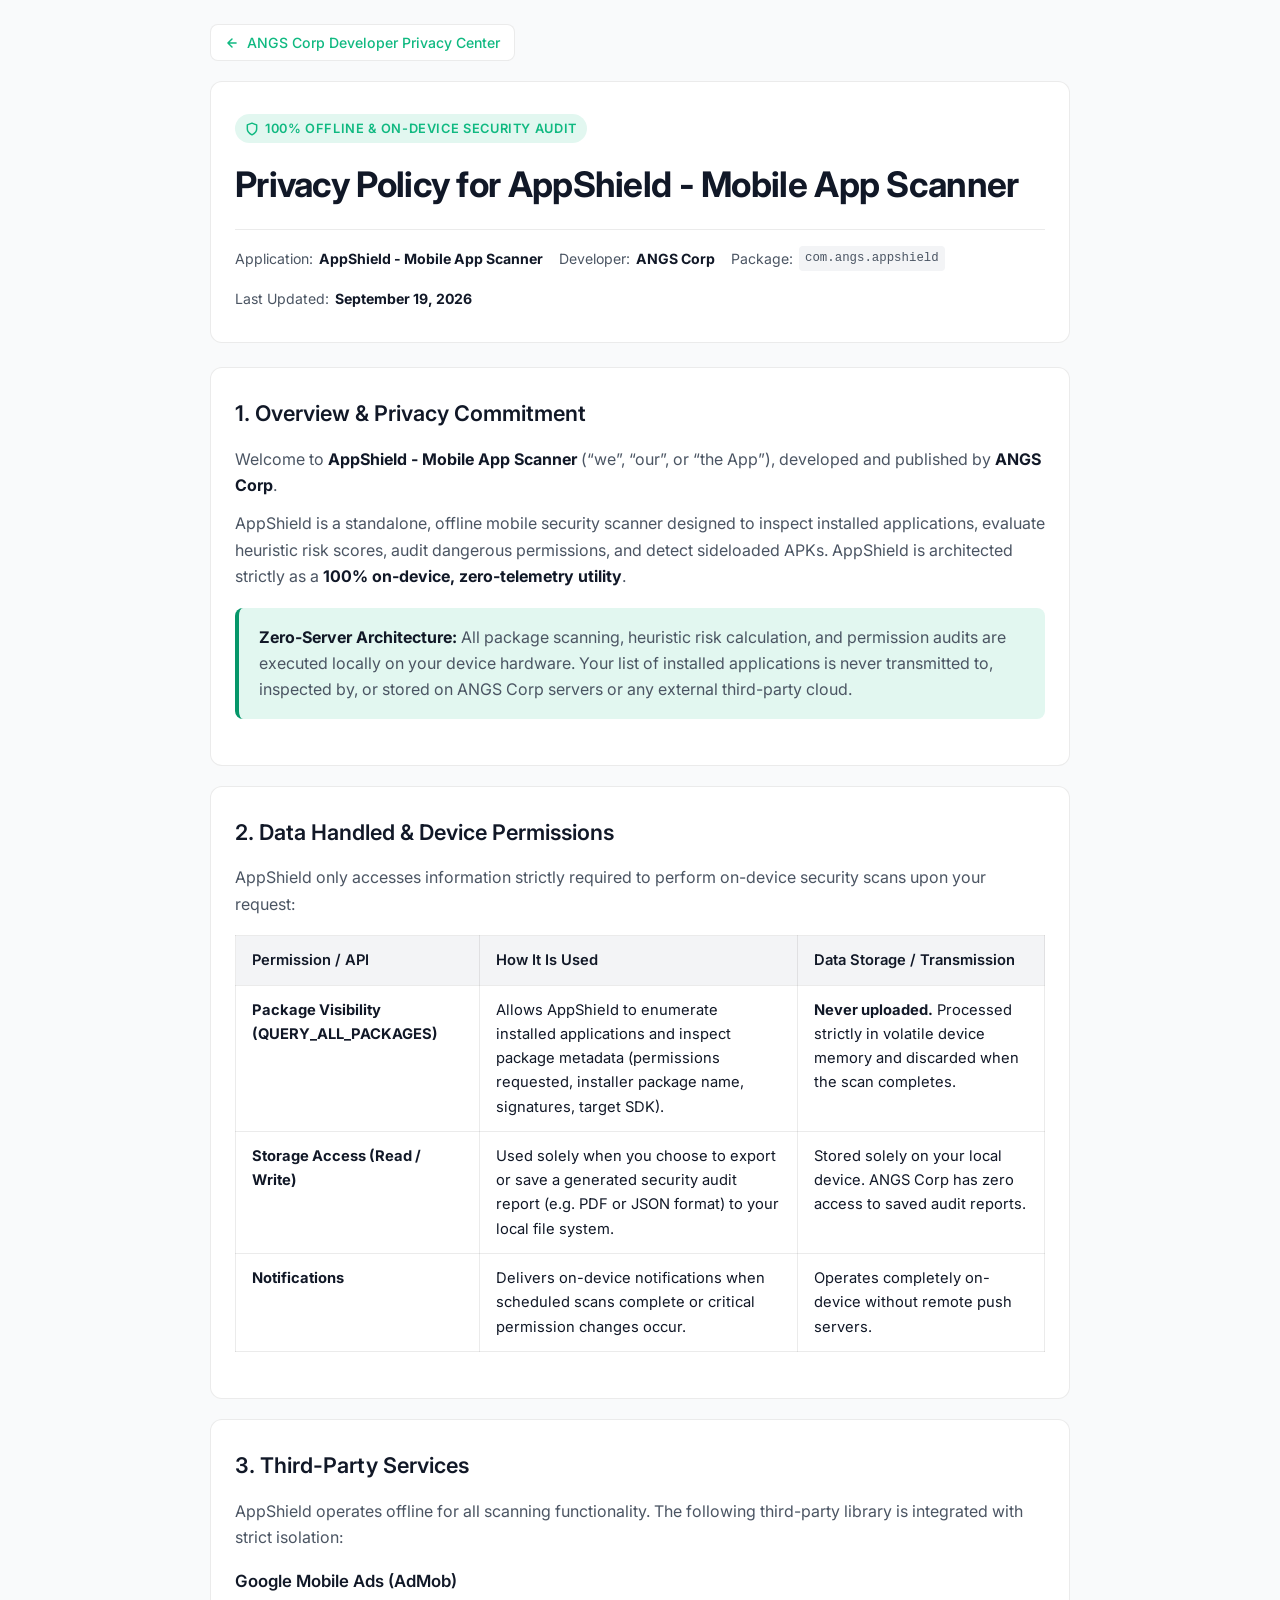
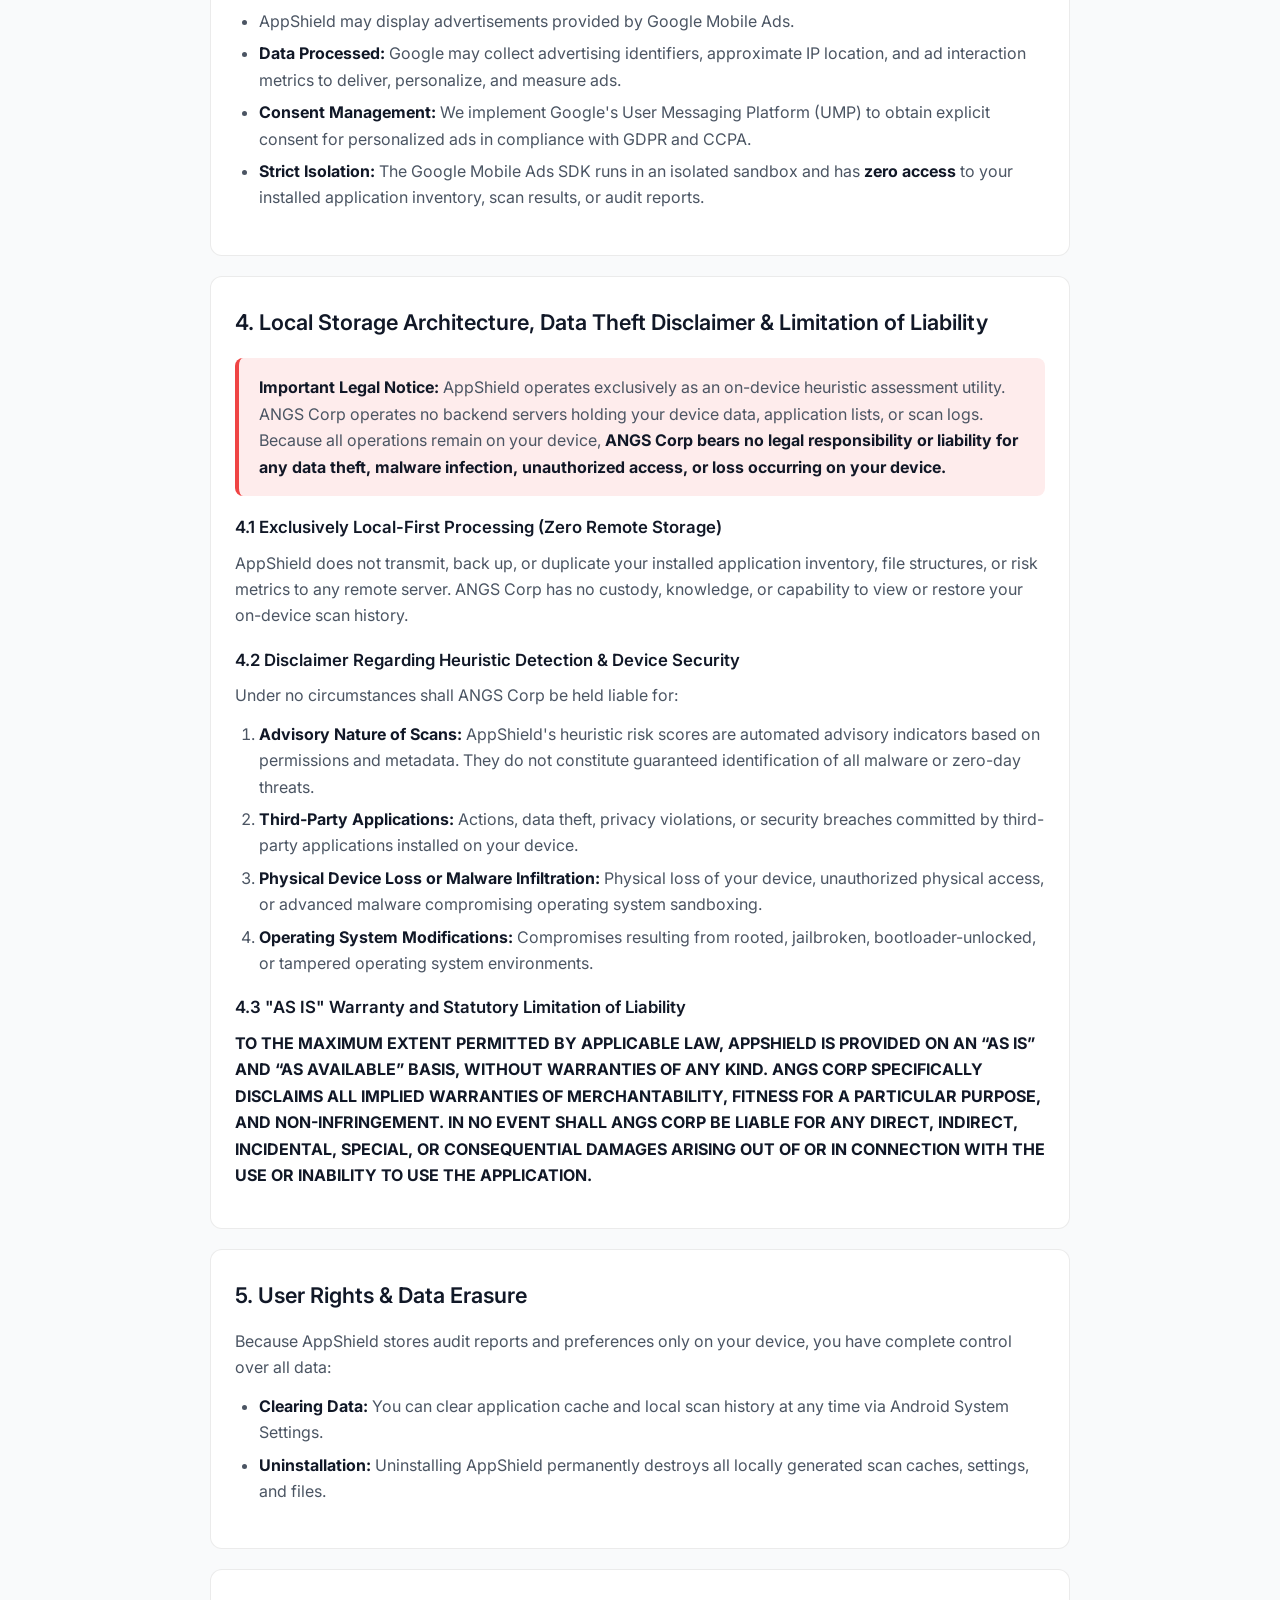
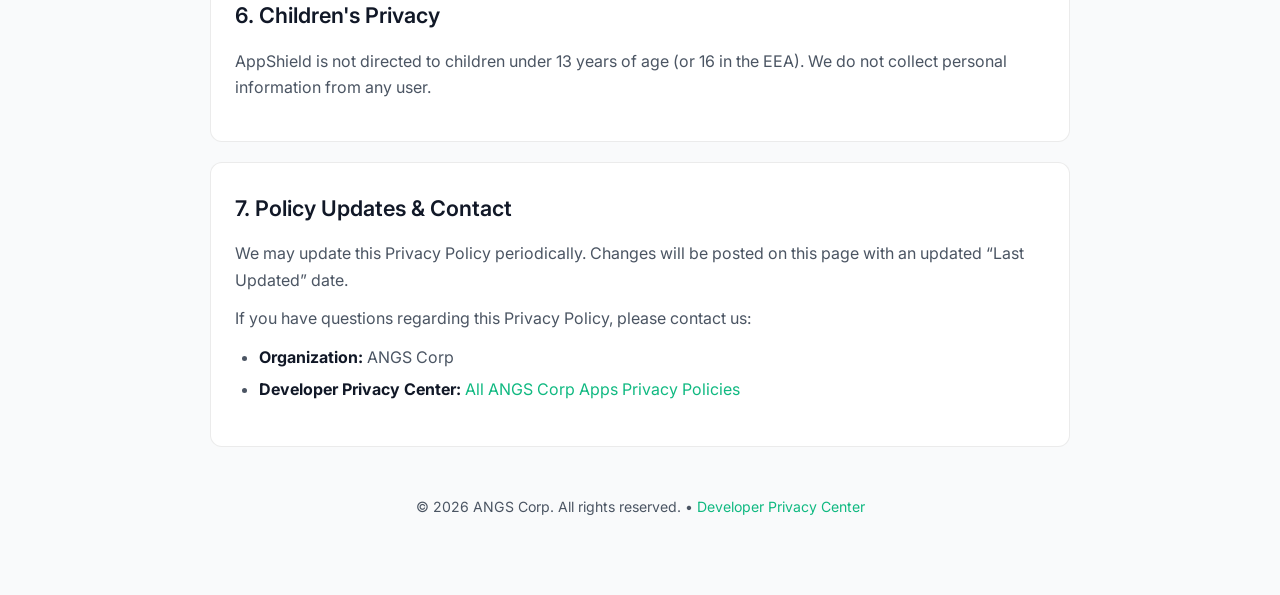
==== appshield/index.html @ 27258751 "feat: add privacy policy index pages for multiple apps" ====
<!DOCTYPE html>
<html lang="en">
<head>
  <meta charset="UTF-8">
  <meta name="viewport" content="width=device-width, initial-scale=1.0">
  <title>Privacy Policy — AppShield - Mobile App Scanner</title>
  <meta name="description" content="Privacy Policy for AppShield - Mobile App Scanner (com.angs.appshield) by ANGS Corp. 100% offline, on-device heuristic security scanner.">
  <link rel="preconnect" href="https://fonts.googleapis.com">
  <link rel="preconnect" href="https://fonts.gstatic.com" crossorigin>
  <link href="https://fonts.googleapis.com/css2?family=Inter:wght@400;500;600;700&display=swap" rel="stylesheet">
  <style>
    :root {
      --bg: #0F1117;
      --card-bg: #1A1D27;
      --card-border: rgba(255, 255, 255, 0.08);
      --text: #F3F4F6;
      --text-muted: #9CA3AF;
      --accent: #10B981;
      --accent-light: #34D399;
      --accent-bg: rgba(16, 185, 129, 0.12);
      --code-bg: #11131A;
      --max-width: 860px;
    }

    @media (prefers-color-scheme: light) {
      :root {
        --bg: #F9FAFB;
        --card-bg: #FFFFFF;
        --card-border: rgba(0, 0, 0, 0.08);
        --text: #111827;
        --text-muted: #4B5563;
        --accent: #059669;
        --accent-light: #10B981;
        --accent-bg: rgba(16, 185, 129, 0.12);
        --code-bg: #F3F4F6;
      }
    }

    * {
      box-sizing: border-box;
      margin: 0;
      padding: 0;
    }

    body {
      font-family: 'Inter', -apple-system, BlinkMacSystemFont, 'Segoe UI', Roboto, sans-serif;
      background-color: var(--bg);
      color: var(--text);
      line-height: 1.65;
      padding: 24px 16px 64px 16px;
    }

    .container {
      max-width: var(--max-width);
      margin: 0 auto;
    }

    .breadcrumb-nav {
      margin-bottom: 20px;
    }

    .back-link {
      display: inline-flex;
      align-items: center;
      gap: 8px;
      font-size: 0.88rem;
      font-weight: 500;
      color: var(--accent-light);
      text-decoration: none;
      padding: 6px 14px;
      background: var(--card-bg);
      border: 1px solid var(--card-border);
      border-radius: 8px;
      transition: all 0.2s ease;
    }

    .back-link:hover {
      background: var(--accent-bg);
      border-color: var(--accent);
      text-decoration: none;
    }

    header {
      background: var(--card-bg);
      border: 1px solid var(--card-border);
      border-radius: 12px;
      padding: 32px 24px;
      margin-bottom: 24px;
    }

    .badge {
      display: inline-flex;
      align-items: center;
      gap: 6px;
      background: var(--accent-bg);
      color: var(--accent-light);
      font-size: 0.8rem;
      font-weight: 600;
      text-transform: uppercase;
      letter-spacing: 0.05em;
      padding: 4px 10px;
      border-radius: 9999px;
      margin-bottom: 12px;
    }

    h1 {
      font-size: 2.2rem;
      font-weight: 700;
      letter-spacing: -0.02em;
      margin-bottom: 12px;
    }

    .meta {
      display: flex;
      flex-wrap: wrap;
      gap: 16px;
      color: var(--text-muted);
      font-size: 0.88rem;
      border-top: 1px solid var(--card-border);
      padding-top: 16px;
      margin-top: 16px;
    }

    .meta span {
      display: inline-flex;
      align-items: center;
      gap: 6px;
    }

    .card {
      background: var(--card-bg);
      border: 1px solid var(--card-border);
      border-radius: 12px;
      padding: 28px 24px;
      margin-bottom: 20px;
    }

    h2 {
      font-size: 1.35rem;
      font-weight: 600;
      margin-bottom: 14px;
      color: var(--text);
    }

    h3 {
      font-size: 1.05rem;
      font-weight: 600;
      margin: 18px 0 8px 0;
      color: var(--text);
    }

    p {
      margin-bottom: 12px;
      color: var(--text-muted);
    }

    ul, ol {
      margin: 12px 0 16px 24px;
      color: var(--text-muted);
    }

    li {
      margin-bottom: 6px;
    }

    strong {
      color: var(--text);
    }

    .highlight-box {
      background: var(--accent-bg);
      border-left: 4px solid var(--accent);
      padding: 16px 20px;
      border-radius: 8px;
      margin: 18px 0;
    }

    .warning-box {
      background: rgba(239, 68, 68, 0.1);
      border-left: 4px solid #EF4444;
      padding: 16px 20px;
      border-radius: 8px;
      margin: 18px 0;
    }

    .warning-box p:last-child,
    .highlight-box p:last-child {
      margin-bottom: 0;
    }

    table {
      width: 100%;
      border-collapse: collapse;
      margin: 18px 0;
      font-size: 0.92rem;
    }

    th, td {
      border: 1px solid var(--card-border);
      padding: 12px 16px;
      text-align: left;
      vertical-align: top;
    }

    th {
      background: var(--code-bg);
      font-weight: 600;
      color: var(--text);
    }

    code {
      font-family: monospace;
      font-size: 0.88em;
      background: var(--code-bg);
      padding: 2px 6px;
      border-radius: 4px;
    }

    a {
      color: var(--accent-light);
      text-decoration: none;
    }

    a:hover {
      text-decoration: underline;
    }

    footer {
      text-align: center;
      margin-top: 48px;
      font-size: 0.88rem;
      color: var(--text-muted);
    }

    @media (max-width: 640px) {
      body {
        padding: 16px 12px 48px 12px;
      }
      header {
        padding: 24px 16px;
      }
      .card {
        padding: 20px 16px;
      }
      h1 {
        font-size: 1.7rem;
      }
      th, td {
        padding: 8px 10px;
      }
    }
  </style>
</head>
<body>
  <div class="container">
    <nav class="breadcrumb-nav">
      <a href="../index.html" class="back-link">
        <svg width="14" height="14" viewBox="0 0 24 24" fill="none" stroke="currentColor" stroke-width="2.5" stroke-linecap="round" stroke-linejoin="round"><path d="M19 12H5M12 19l-7-7 7-7"/></svg>
        ANGS Corp Developer Privacy Center
      </a>
    </nav>

    <header>
      <div class="badge">
        <svg width="14" height="14" viewBox="0 0 24 24" fill="none" stroke="currentColor" stroke-width="2.5" stroke-linecap="round" stroke-linejoin="round"><path d="M12 22s8-4 8-10V5l-8-3-8 3v7c0 6 8 10 8 10z"></path></svg>
        100% Offline &amp; On-Device Security Audit
      </div>
      <h1>Privacy Policy for AppShield - Mobile App Scanner</h1>
      <div class="meta">
        <span>Application: <strong>AppShield - Mobile App Scanner</strong></span>
        <span>Developer: <strong>ANGS Corp</strong></span>
        <span>Package: <code>com.angs.appshield</code></span>
        <span>Last Updated: <strong>September 19, 2026</strong></span>
      </div>
    </header>

    <div class="card">
      <h2>1. Overview &amp; Privacy Commitment</h2>
      <p>Welcome to <strong>AppShield - Mobile App Scanner</strong> (&ldquo;we&rdquo;, &ldquo;our&rdquo;, or &ldquo;the App&rdquo;), developed and published by <strong>ANGS Corp</strong>.</p>
      <p>AppShield is a standalone, offline mobile security scanner designed to inspect installed applications, evaluate heuristic risk scores, audit dangerous permissions, and detect sideloaded APKs. AppShield is architected strictly as a <strong>100% on-device, zero-telemetry utility</strong>.</p>
      <div class="highlight-box">
        <p><strong>Zero-Server Architecture:</strong> All package scanning, heuristic risk calculation, and permission audits are executed locally on your device hardware. Your list of installed applications is never transmitted to, inspected by, or stored on ANGS Corp servers or any external third-party cloud.</p>
      </div>
    </div>

    <div class="card">
      <h2>2. Data Handled &amp; Device Permissions</h2>
      <p>AppShield only accesses information strictly required to perform on-device security scans upon your request:</p>
      <table>
        <thead>
          <tr>
            <th>Permission / API</th>
            <th>How It Is Used</th>
            <th>Data Storage / Transmission</th>
          </tr>
        </thead>
        <tbody>
          <tr>
            <td><strong>Package Visibility (QUERY_ALL_PACKAGES)</strong></td>
            <td>Allows AppShield to enumerate installed applications and inspect package metadata (permissions requested, installer package name, signatures, target SDK).</td>
            <td><strong>Never uploaded.</strong> Processed strictly in volatile device memory and discarded when the scan completes.</td>
          </tr>
          <tr>
            <td><strong>Storage Access (Read / Write)</strong></td>
            <td>Used solely when you choose to export or save a generated security audit report (e.g. PDF or JSON format) to your local file system.</td>
            <td>Stored solely on your local device. ANGS Corp has zero access to saved audit reports.</td>
          </tr>
          <tr>
            <td><strong>Notifications</strong></td>
            <td>Delivers on-device notifications when scheduled scans complete or critical permission changes occur.</td>
            <td>Operates completely on-device without remote push servers.</td>
          </tr>
        </tbody>
      </table>
    </div>

    <div class="card">
      <h2>3. Third-Party Services</h2>
      <p>AppShield operates offline for all scanning functionality. The following third-party library is integrated with strict isolation:</p>
      <h3>Google Mobile Ads (AdMob)</h3>
      <ul>
        <li>AppShield may display advertisements provided by Google Mobile Ads.</li>
        <li><strong>Data Processed:</strong> Google may collect advertising identifiers, approximate IP location, and ad interaction metrics to deliver, personalize, and measure ads.</li>
        <li><strong>Consent Management:</strong> We implement Google's User Messaging Platform (UMP) to obtain explicit consent for personalized ads in compliance with GDPR and CCPA.</li>
        <li><strong>Strict Isolation:</strong> The Google Mobile Ads SDK runs in an isolated sandbox and has <strong>zero access</strong> to your installed application inventory, scan results, or audit reports.</li>
      </ul>
    </div>

    <div class="card">
      <h2>4. Local Storage Architecture, Data Theft Disclaimer &amp; Limitation of Liability</h2>
      <div class="warning-box">
        <p><strong>Important Legal Notice:</strong> AppShield operates exclusively as an on-device heuristic assessment utility. ANGS Corp operates no backend servers holding your device data, application lists, or scan logs. Because all operations remain on your device, <strong>ANGS Corp bears no legal responsibility or liability for any data theft, malware infection, unauthorized access, or loss occurring on your device.</strong></p>
      </div>

      <h3>4.1 Exclusively Local-First Processing (Zero Remote Storage)</h3>
      <p>AppShield does not transmit, back up, or duplicate your installed application inventory, file structures, or risk metrics to any remote server. ANGS Corp has no custody, knowledge, or capability to view or restore your on-device scan history.</p>

      <h3>4.2 Disclaimer Regarding Heuristic Detection &amp; Device Security</h3>
      <p>Under no circumstances shall ANGS Corp be held liable for:</p>
      <ol>
        <li><strong>Advisory Nature of Scans:</strong> AppShield's heuristic risk scores are automated advisory indicators based on permissions and metadata. They do not constitute guaranteed identification of all malware or zero-day threats.</li>
        <li><strong>Third-Party Applications:</strong> Actions, data theft, privacy violations, or security breaches committed by third-party applications installed on your device.</li>
        <li><strong>Physical Device Loss or Malware Infiltration:</strong> Physical loss of your device, unauthorized physical access, or advanced malware compromising operating system sandboxing.</li>
        <li><strong>Operating System Modifications:</strong> Compromises resulting from rooted, jailbroken, bootloader-unlocked, or tampered operating system environments.</li>
      </ol>

      <h3>4.3 "AS IS" Warranty and Statutory Limitation of Liability</h3>
      <p><strong>TO THE MAXIMUM EXTENT PERMITTED BY APPLICABLE LAW, APPSHIELD IS PROVIDED ON AN &ldquo;AS IS&rdquo; AND &ldquo;AS AVAILABLE&rdquo; BASIS, WITHOUT WARRANTIES OF ANY KIND. ANGS CORP SPECIFICALLY DISCLAIMS ALL IMPLIED WARRANTIES OF MERCHANTABILITY, FITNESS FOR A PARTICULAR PURPOSE, AND NON-INFRINGEMENT. IN NO EVENT SHALL ANGS CORP BE LIABLE FOR ANY DIRECT, INDIRECT, INCIDENTAL, SPECIAL, OR CONSEQUENTIAL DAMAGES ARISING OUT OF OR IN CONNECTION WITH THE USE OR INABILITY TO USE THE APPLICATION.</strong></p>
    </div>

    <div class="card">
      <h2>5. User Rights &amp; Data Erasure</h2>
      <p>Because AppShield stores audit reports and preferences only on your device, you have complete control over all data:</p>
      <ul>
        <li><strong>Clearing Data:</strong> You can clear application cache and local scan history at any time via Android System Settings.</li>
        <li><strong>Uninstallation:</strong> Uninstalling AppShield permanently destroys all locally generated scan caches, settings, and files.</li>
      </ul>
    </div>

    <div class="card">
      <h2>6. Children's Privacy</h2>
      <p>AppShield is not directed to children under 13 years of age (or 16 in the EEA). We do not collect personal information from any user.</p>
    </div>

    <div class="card">
      <h2>7. Policy Updates &amp; Contact</h2>
      <p>We may update this Privacy Policy periodically. Changes will be posted on this page with an updated &ldquo;Last Updated&rdquo; date.</p>
      <p>If you have questions regarding this Privacy Policy, please contact us:</p>
      <ul>
        <li><strong>Organization:</strong> ANGS Corp</li>
        <li><strong>Developer Privacy Center:</strong> <a href="../index.html">All ANGS Corp Apps Privacy Policies</a></li>
      </ul>
    </div>

    <footer>
      <p>&copy; 2026 ANGS Corp. All rights reserved. &bull; <a href="../index.html">Developer Privacy Center</a></p>
    </footer>
  </div>
</body>
</html>
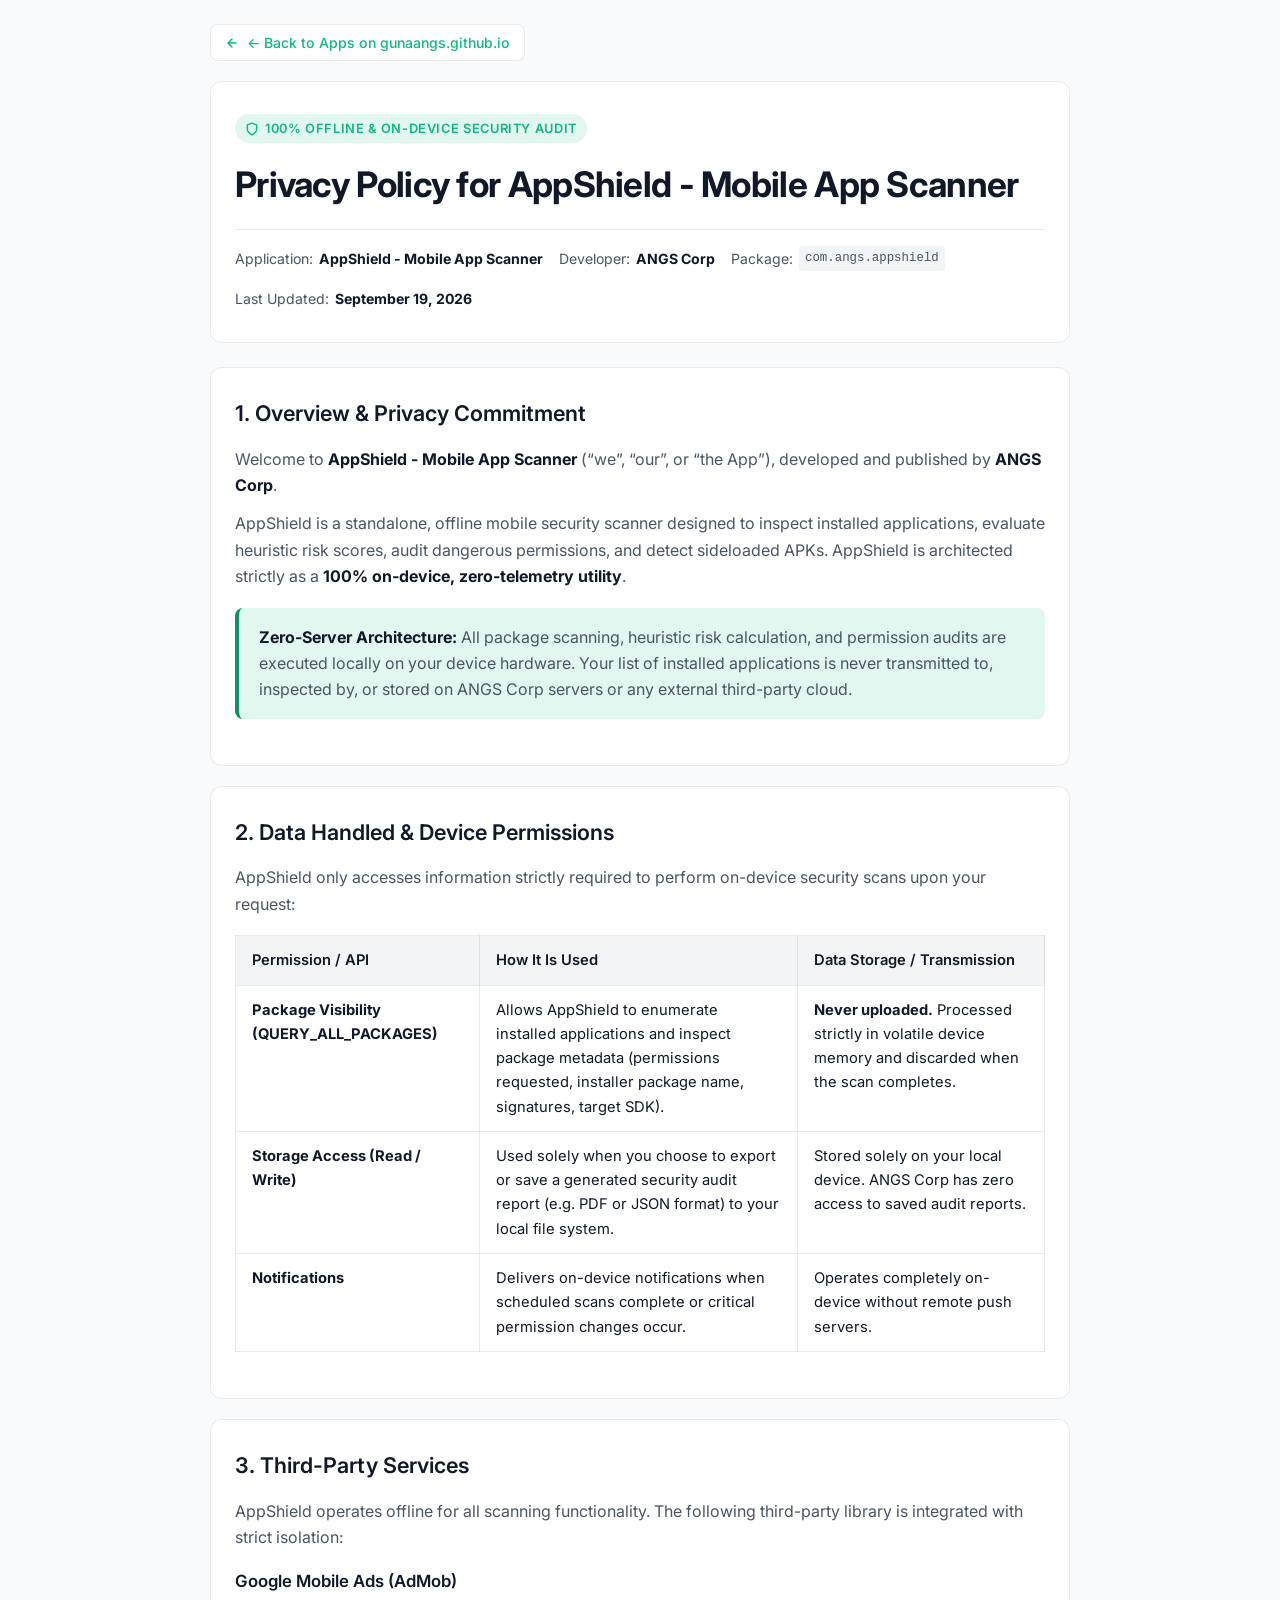
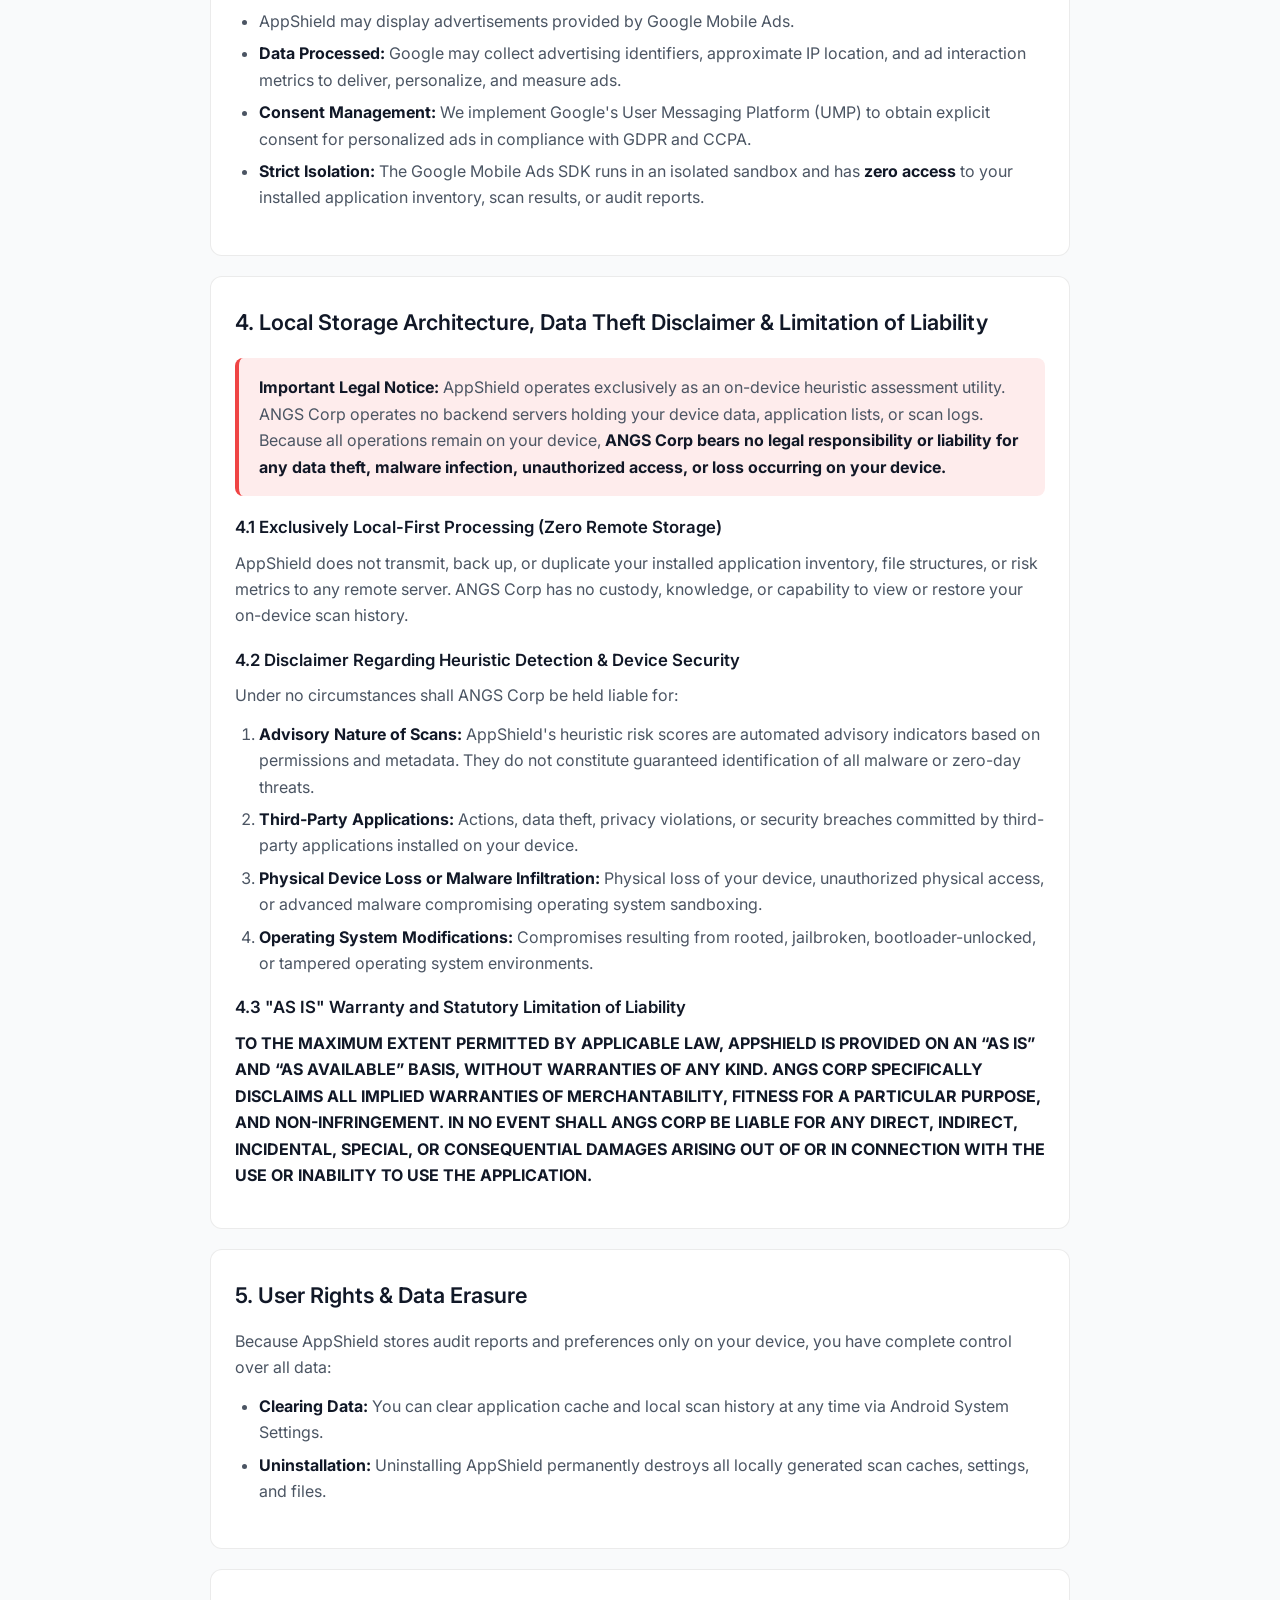
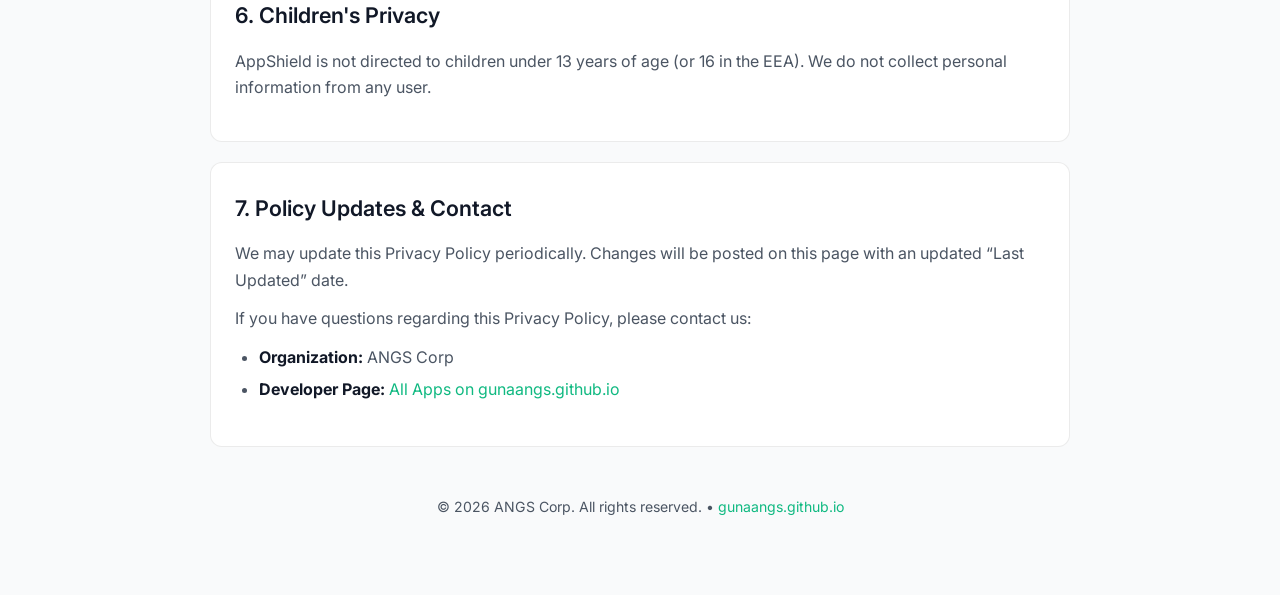
==== commit 32fcee55: "feat: add per-app privacy policies and links on developer site" ====
--- a/appshield/index.html
+++ b/appshield/index.html
@@ -254,9 +254,9 @@
 <body>
   <div class="container">
     <nav class="breadcrumb-nav">
-      <a href="../index.html" class="back-link">
+      <a href="../#apps" class="back-link">
         <svg width="14" height="14" viewBox="0 0 24 24" fill="none" stroke="currentColor" stroke-width="2.5" stroke-linecap="round" stroke-linejoin="round"><path d="M19 12H5M12 19l-7-7 7-7"/></svg>
-        ANGS Corp Developer Privacy Center
+        &larr; Back to Apps on gunaangs.github.io
       </a>
     </nav>
 
@@ -368,12 +368,12 @@
       <p>If you have questions regarding this Privacy Policy, please contact us:</p>
       <ul>
         <li><strong>Organization:</strong> ANGS Corp</li>
-        <li><strong>Developer Privacy Center:</strong> <a href="../index.html">All ANGS Corp Apps Privacy Policies</a></li>
+        <li><strong>Developer Page:</strong> <a href="../#apps">All Apps on gunaangs.github.io</a></li>
       </ul>
     </div>
 
     <footer>
-      <p>&copy; 2026 ANGS Corp. All rights reserved. &bull; <a href="../index.html">Developer Privacy Center</a></p>
+      <p>&copy; 2026 ANGS Corp. All rights reserved. &bull; <a href="../#apps">gunaangs.github.io</a></p>
     </footer>
   </div>
 </body>
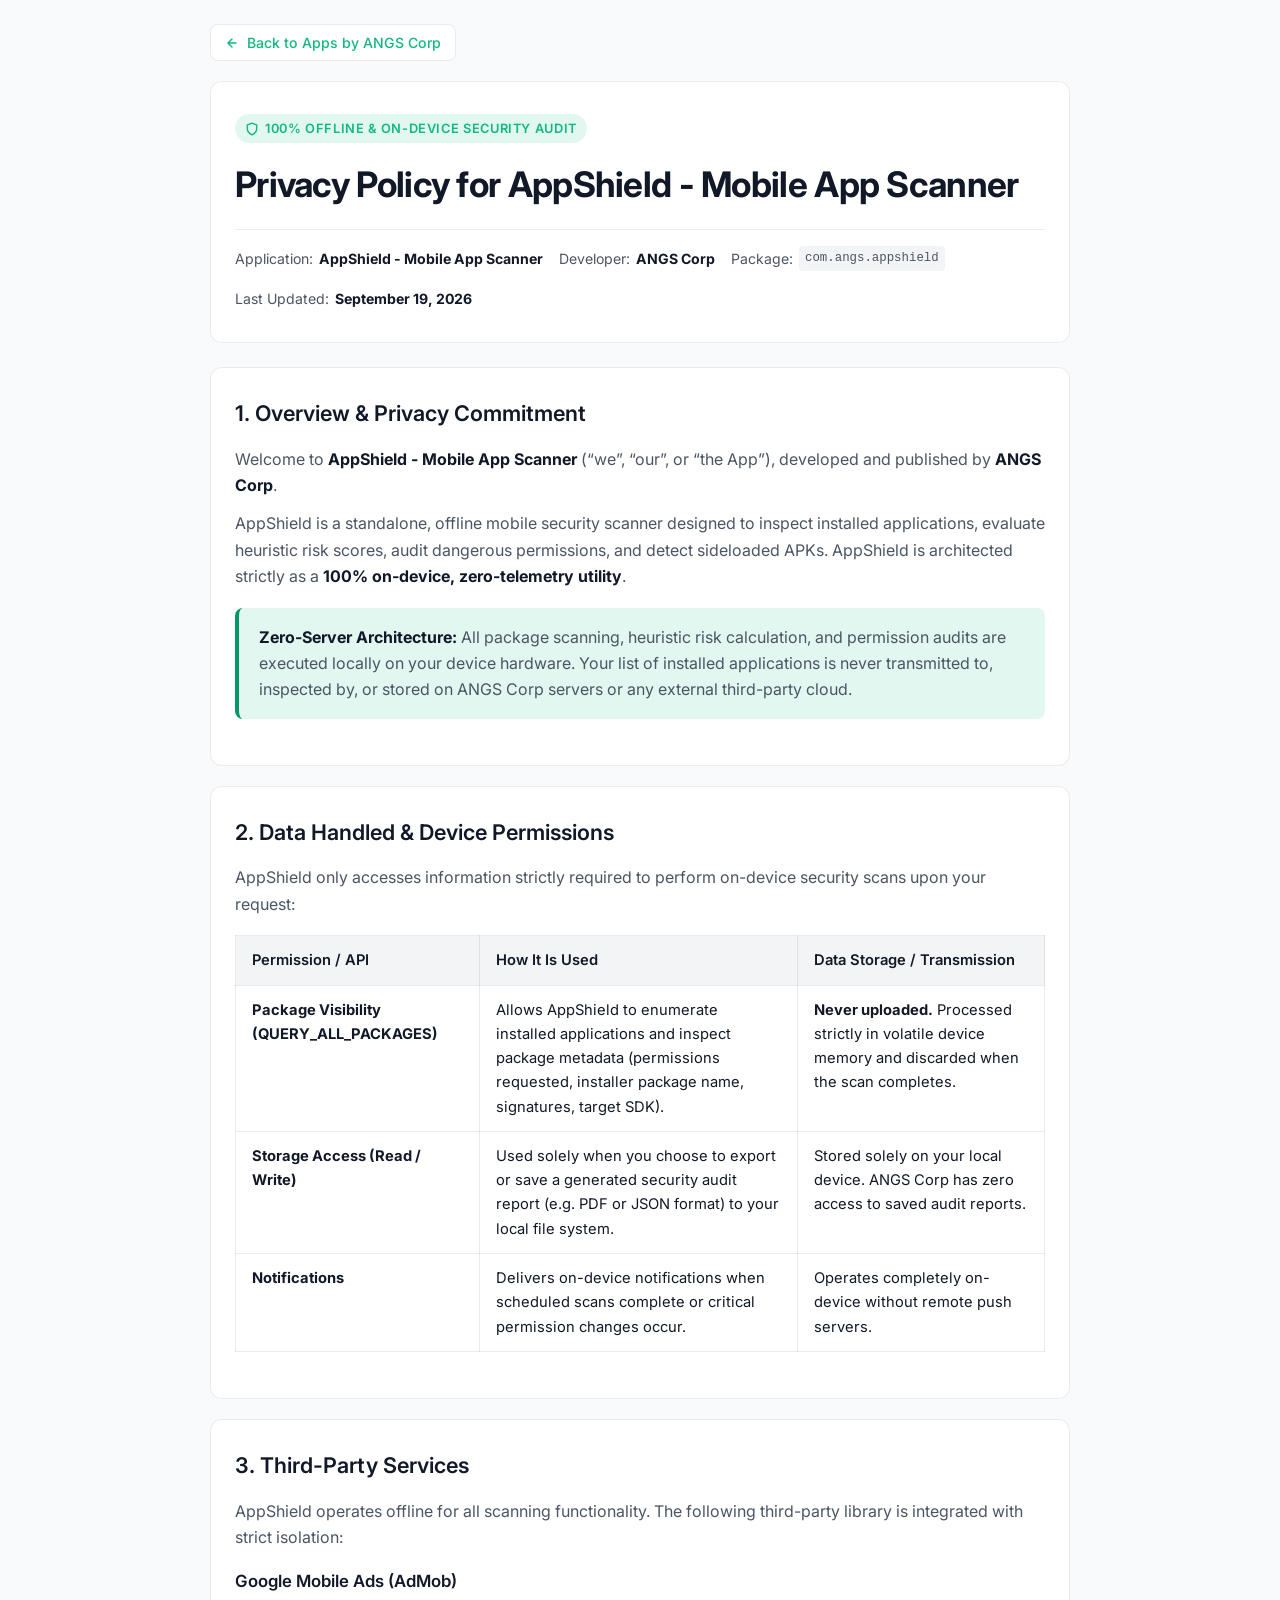
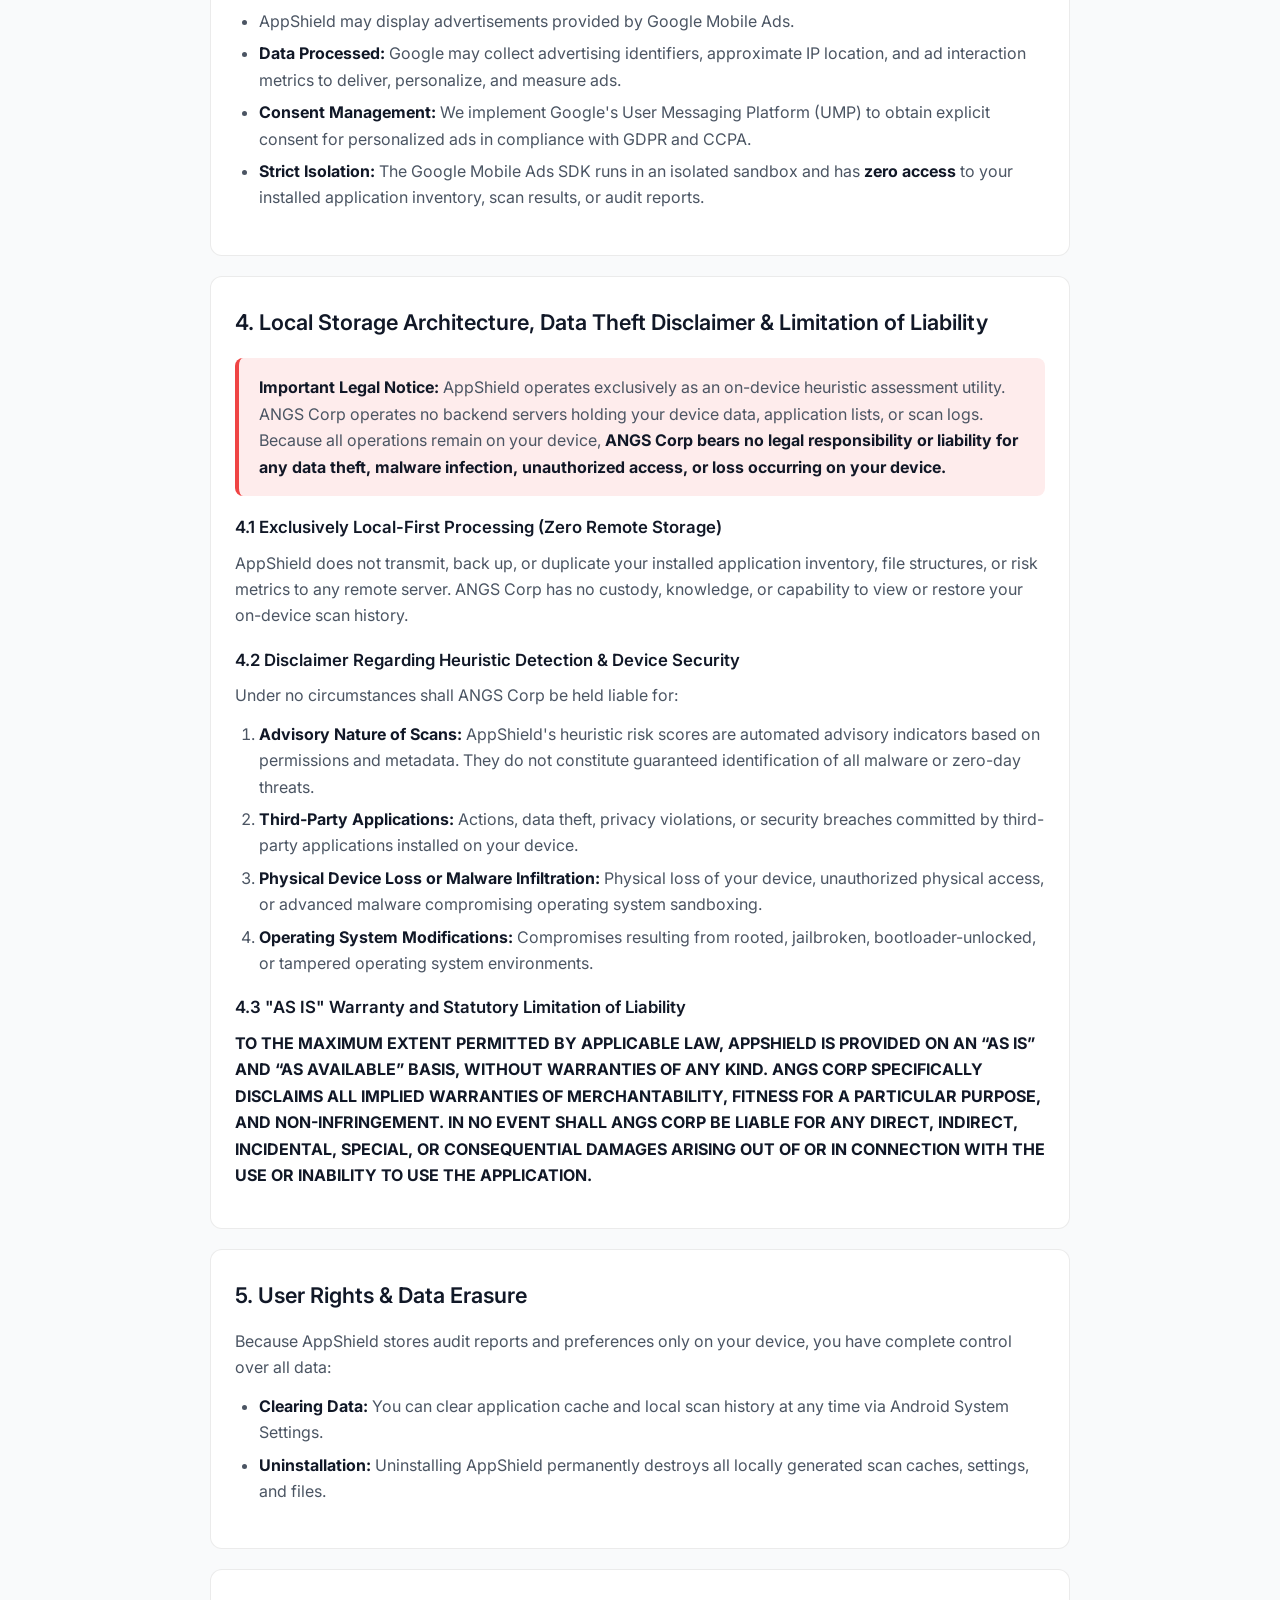
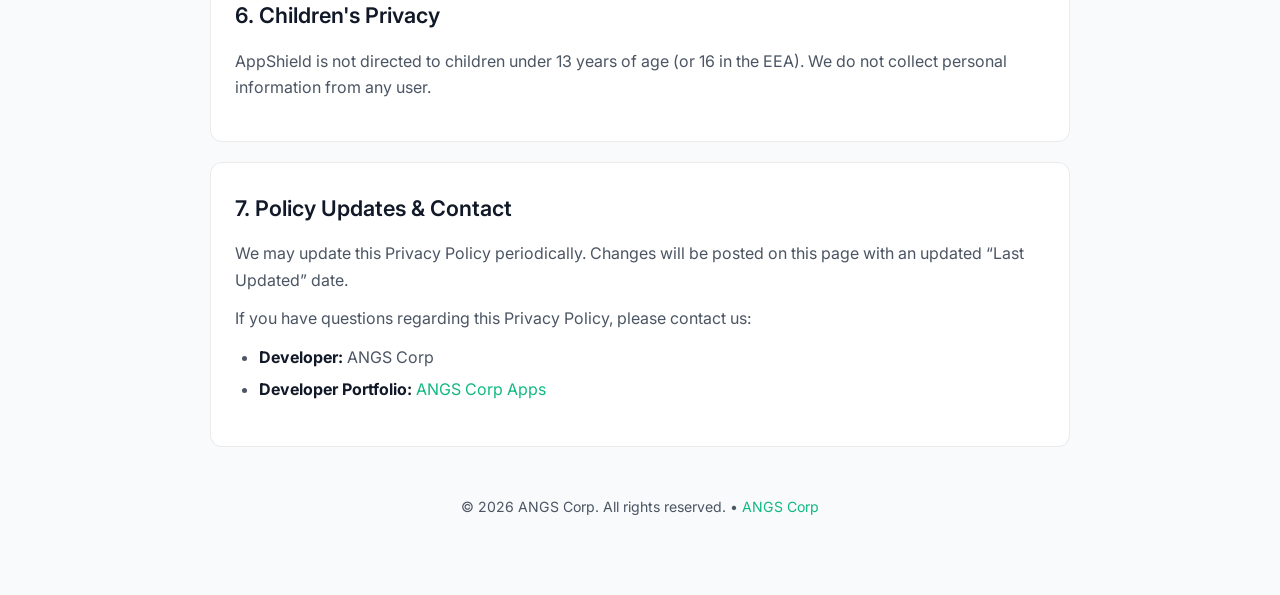
==== commit 18bb2026: "docs: use developer name ANGS Corp instead of repository name across app privacy policies" ====
--- a/appshield/index.html
+++ b/appshield/index.html
@@ -256,7 +256,7 @@
     <nav class="breadcrumb-nav">
       <a href="../#apps" class="back-link">
         <svg width="14" height="14" viewBox="0 0 24 24" fill="none" stroke="currentColor" stroke-width="2.5" stroke-linecap="round" stroke-linejoin="round"><path d="M19 12H5M12 19l-7-7 7-7"/></svg>
-        &larr; Back to Apps on gunaangs.github.io
+        Back to Apps by ANGS Corp
       </a>
     </nav>
 
@@ -367,13 +367,13 @@
       <p>We may update this Privacy Policy periodically. Changes will be posted on this page with an updated &ldquo;Last Updated&rdquo; date.</p>
       <p>If you have questions regarding this Privacy Policy, please contact us:</p>
       <ul>
-        <li><strong>Organization:</strong> ANGS Corp</li>
-        <li><strong>Developer Page:</strong> <a href="../#apps">All Apps on gunaangs.github.io</a></li>
+        <li><strong>Developer:</strong> ANGS Corp</li>
+        <li><strong>Developer Portfolio:</strong> <a href="../#apps">ANGS Corp Apps</a></li>
       </ul>
     </div>
 
     <footer>
-      <p>&copy; 2026 ANGS Corp. All rights reserved. &bull; <a href="../#apps">gunaangs.github.io</a></p>
+      <p>&copy; 2026 ANGS Corp. All rights reserved. &bull; <a href="../#apps">ANGS Corp</a></p>
     </footer>
   </div>
 </body>
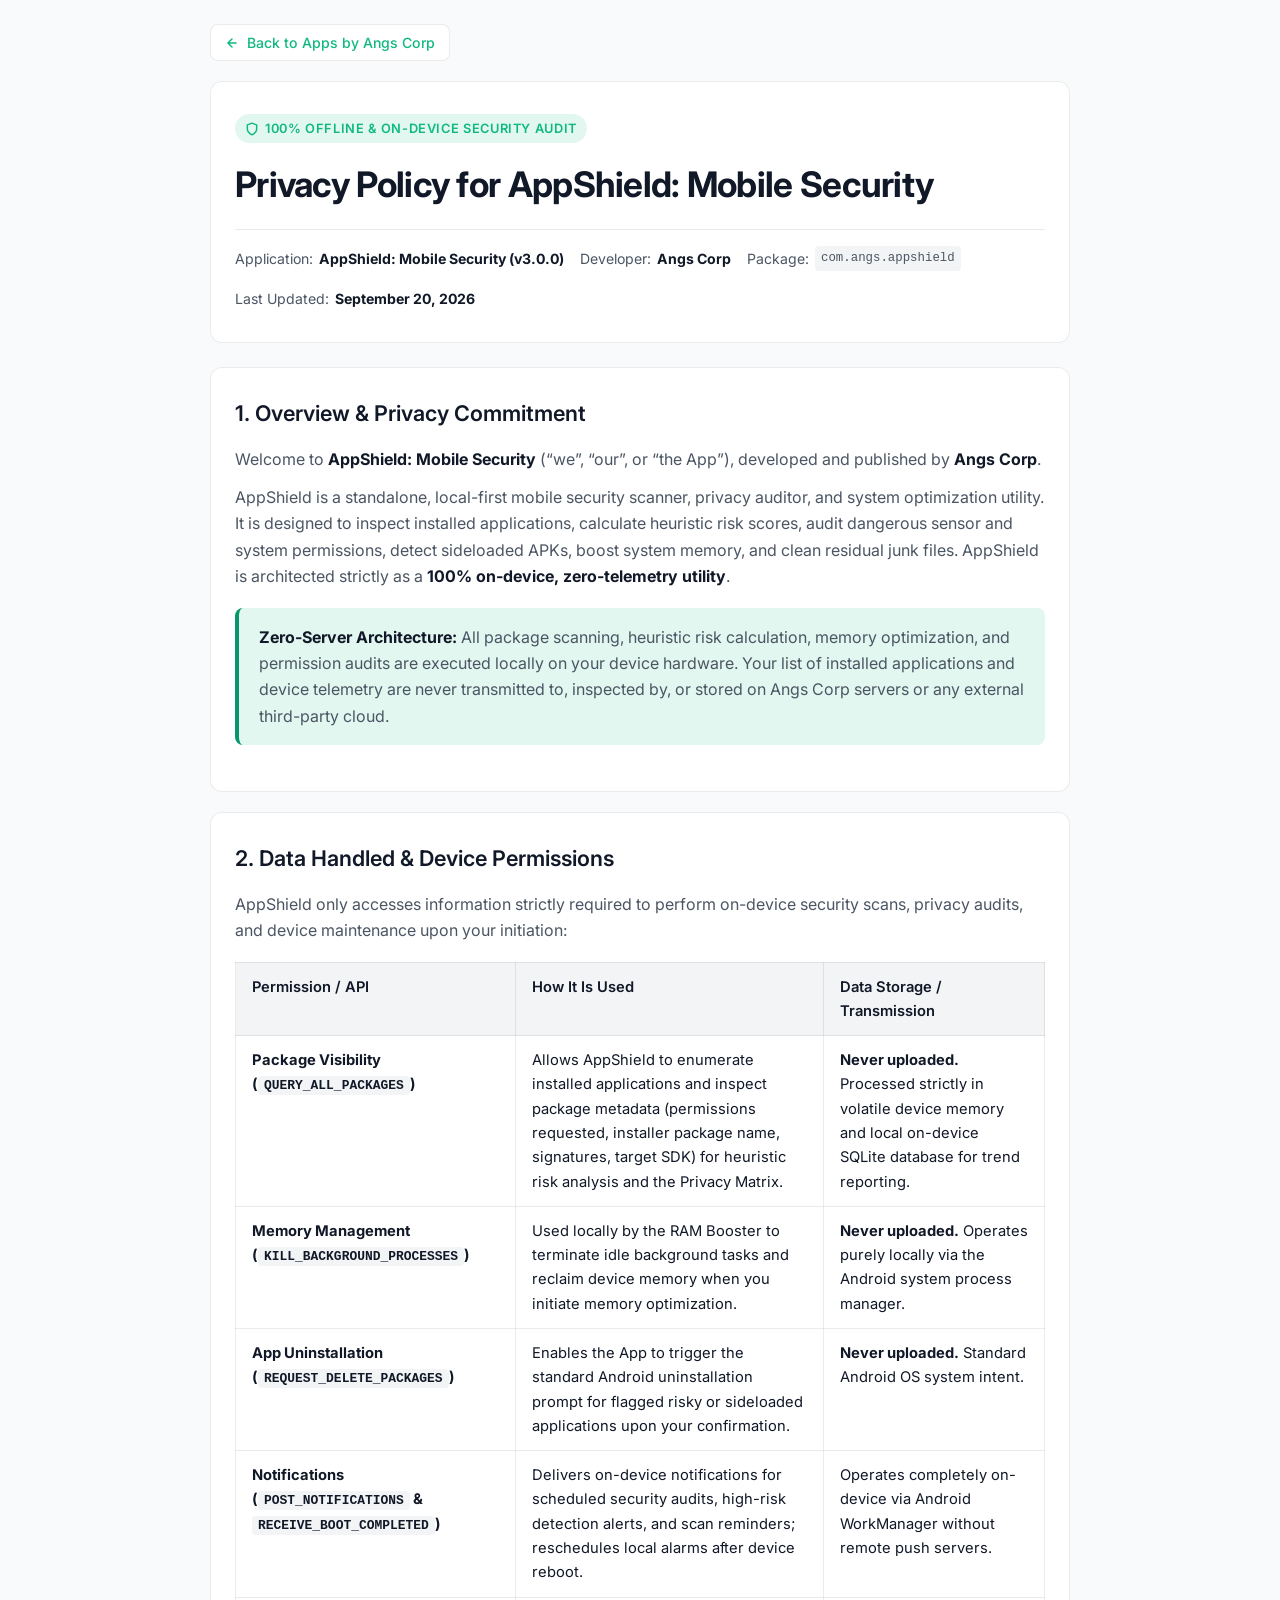
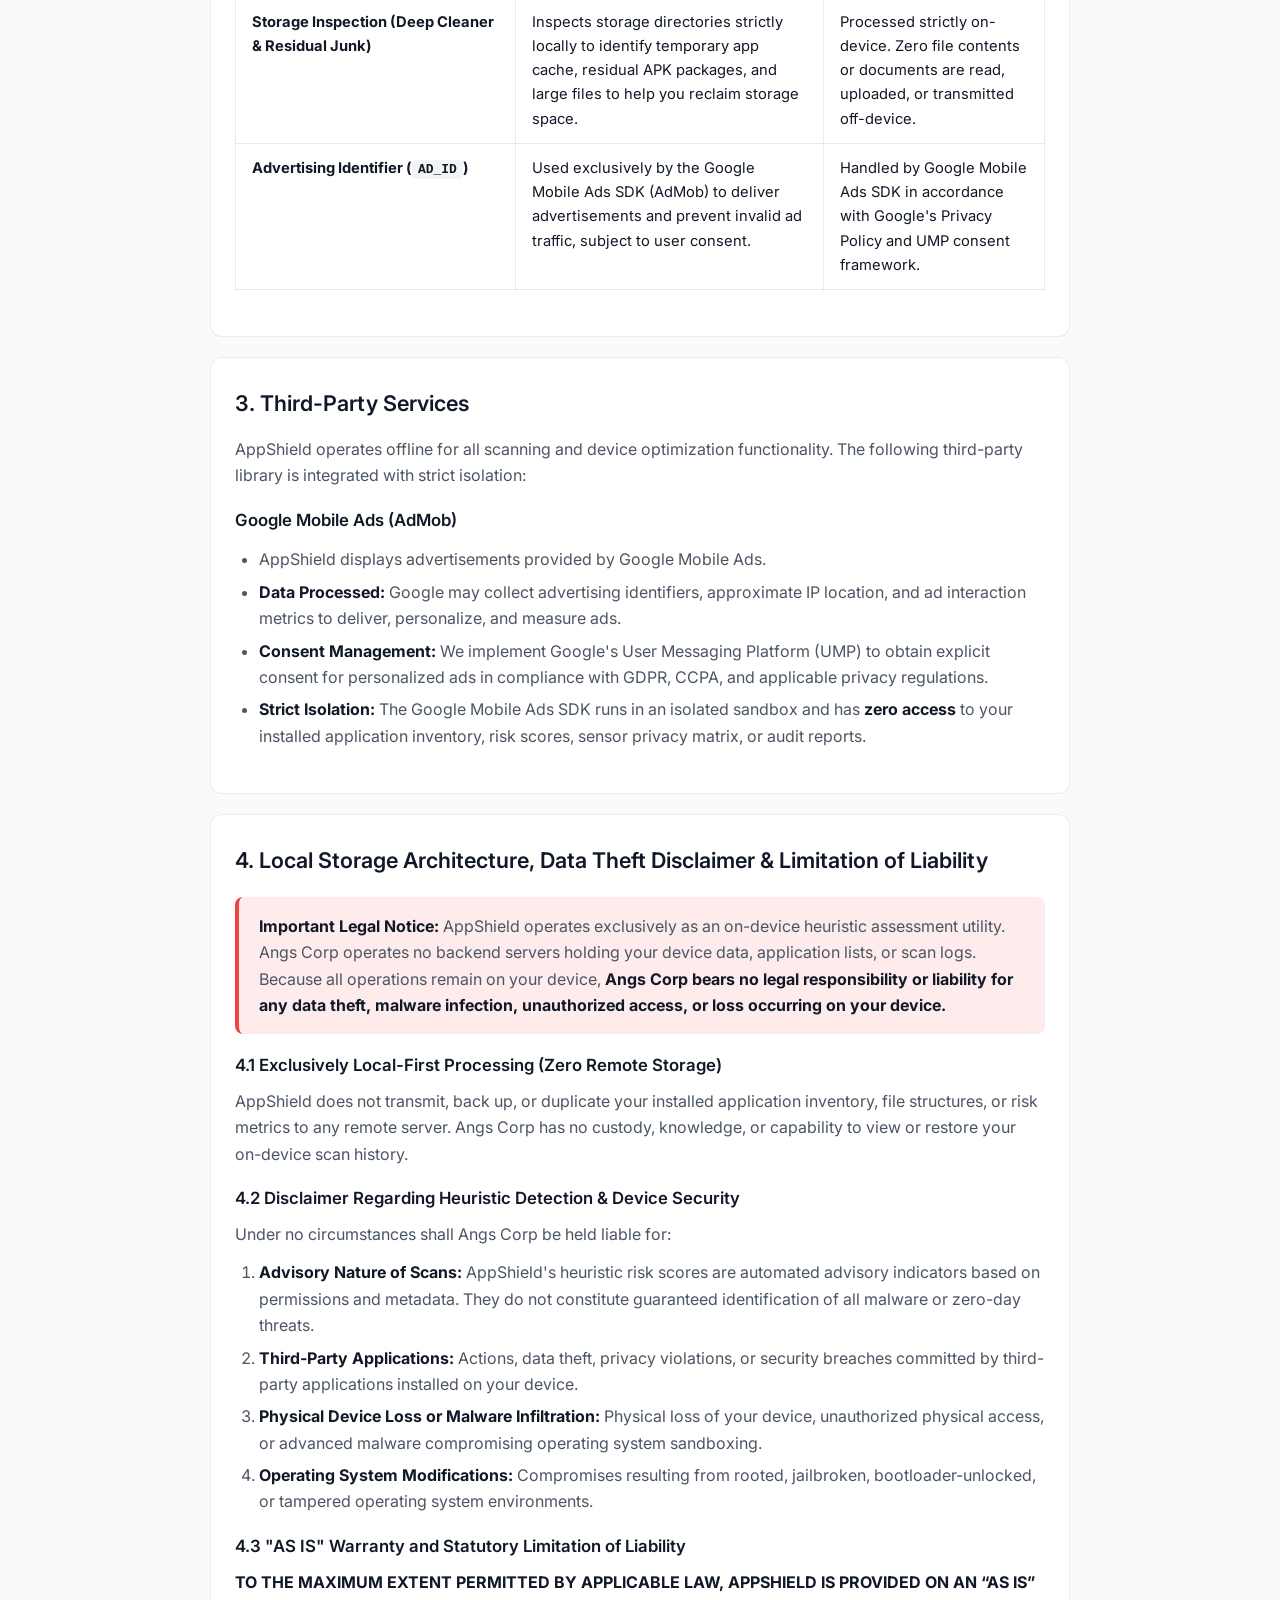
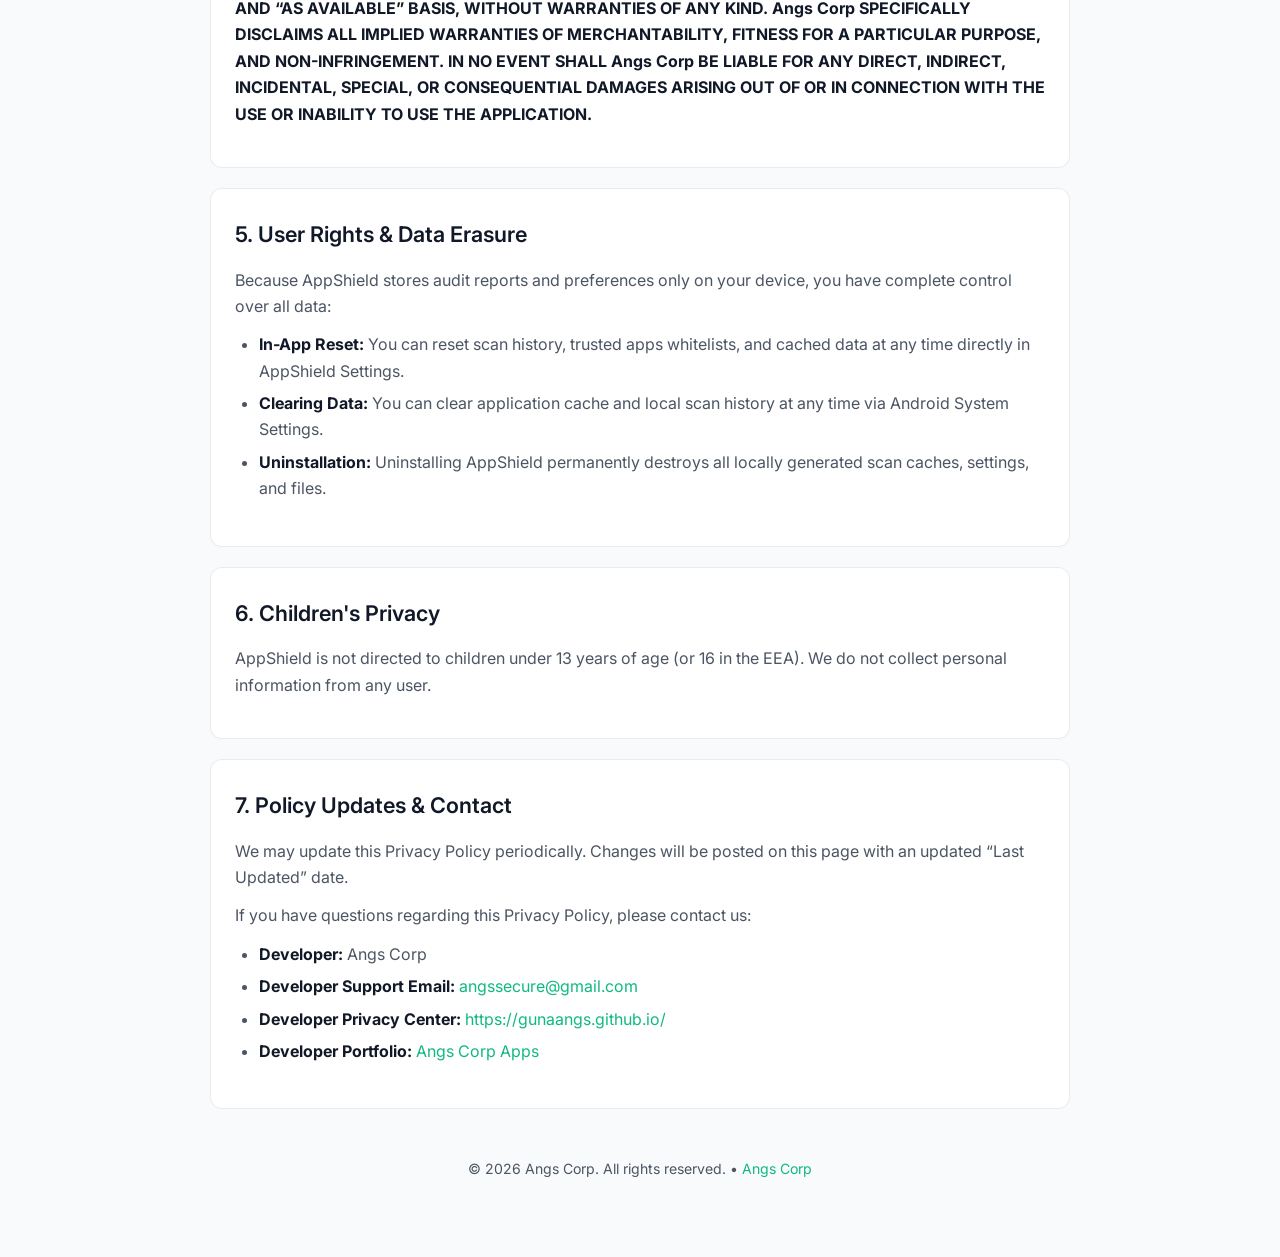
==== commit 095feb06: "chore: update developer name from ANGS Corp to Angs Corp across HTML files" ====
--- a/appshield/index.html
+++ b/appshield/index.html
@@ -3,8 +3,8 @@
 <head>
   <meta charset="UTF-8">
   <meta name="viewport" content="width=device-width, initial-scale=1.0">
-  <title>Privacy Policy — AppShield - Mobile App Scanner</title>
-  <meta name="description" content="Privacy Policy for AppShield - Mobile App Scanner (com.angs.appshield) by ANGS Corp. 100% offline, on-device heuristic security scanner.">
+  <title>Privacy Policy — AppShield: Mobile Security</title>
+  <meta name="description" content="Privacy Policy for AppShield: Mobile Security (com.angs.appshield) by Angs Corp. 100% on-device heuristic security scanner, privacy matrix auditor & device optimizer.">
   <link rel="preconnect" href="https://fonts.googleapis.com">
   <link rel="preconnect" href="https://fonts.gstatic.com" crossorigin>
   <link href="https://fonts.googleapis.com/css2?family=Inter:wght@400;500;600;700&display=swap" rel="stylesheet">
@@ -256,7 +256,7 @@
     <nav class="breadcrumb-nav">
       <a href="../#apps" class="back-link">
         <svg width="14" height="14" viewBox="0 0 24 24" fill="none" stroke="currentColor" stroke-width="2.5" stroke-linecap="round" stroke-linejoin="round"><path d="M19 12H5M12 19l-7-7 7-7"/></svg>
-        Back to Apps by ANGS Corp
+        Back to Apps by Angs Corp
       </a>
     </nav>
 
@@ -265,27 +265,27 @@
         <svg width="14" height="14" viewBox="0 0 24 24" fill="none" stroke="currentColor" stroke-width="2.5" stroke-linecap="round" stroke-linejoin="round"><path d="M12 22s8-4 8-10V5l-8-3-8 3v7c0 6 8 10 8 10z"></path></svg>
         100% Offline &amp; On-Device Security Audit
       </div>
-      <h1>Privacy Policy for AppShield - Mobile App Scanner</h1>
+      <h1>Privacy Policy for AppShield: Mobile Security</h1>
       <div class="meta">
-        <span>Application: <strong>AppShield - Mobile App Scanner</strong></span>
-        <span>Developer: <strong>ANGS Corp</strong></span>
+        <span>Application: <strong>AppShield: Mobile Security (v3.0.0)</strong></span>
+        <span>Developer: <strong>Angs Corp</strong></span>
         <span>Package: <code>com.angs.appshield</code></span>
-        <span>Last Updated: <strong>September 19, 2026</strong></span>
+        <span>Last Updated: <strong>September 20, 2026</strong></span>
       </div>
     </header>
 
     <div class="card">
       <h2>1. Overview &amp; Privacy Commitment</h2>
-      <p>Welcome to <strong>AppShield - Mobile App Scanner</strong> (&ldquo;we&rdquo;, &ldquo;our&rdquo;, or &ldquo;the App&rdquo;), developed and published by <strong>ANGS Corp</strong>.</p>
-      <p>AppShield is a standalone, offline mobile security scanner designed to inspect installed applications, evaluate heuristic risk scores, audit dangerous permissions, and detect sideloaded APKs. AppShield is architected strictly as a <strong>100% on-device, zero-telemetry utility</strong>.</p>
+      <p>Welcome to <strong>AppShield: Mobile Security</strong> (&ldquo;we&rdquo;, &ldquo;our&rdquo;, or &ldquo;the App&rdquo;), developed and published by <strong>Angs Corp</strong>.</p>
+      <p>AppShield is a standalone, local-first mobile security scanner, privacy auditor, and system optimization utility. It is designed to inspect installed applications, calculate heuristic risk scores, audit dangerous sensor and system permissions, detect sideloaded APKs, boost system memory, and clean residual junk files. AppShield is architected strictly as a <strong>100% on-device, zero-telemetry utility</strong>.</p>
       <div class="highlight-box">
-        <p><strong>Zero-Server Architecture:</strong> All package scanning, heuristic risk calculation, and permission audits are executed locally on your device hardware. Your list of installed applications is never transmitted to, inspected by, or stored on ANGS Corp servers or any external third-party cloud.</p>
+        <p><strong>Zero-Server Architecture:</strong> All package scanning, heuristic risk calculation, memory optimization, and permission audits are executed locally on your device hardware. Your list of installed applications and device telemetry are never transmitted to, inspected by, or stored on Angs Corp servers or any external third-party cloud.</p>
       </div>
     </div>
 
     <div class="card">
       <h2>2. Data Handled &amp; Device Permissions</h2>
-      <p>AppShield only accesses information strictly required to perform on-device security scans upon your request:</p>
+      <p>AppShield only accesses information strictly required to perform on-device security scans, privacy audits, and device maintenance upon your initiation:</p>
       <table>
         <thead>
           <tr>
@@ -296,19 +296,34 @@
         </thead>
         <tbody>
           <tr>
-            <td><strong>Package Visibility (QUERY_ALL_PACKAGES)</strong></td>
-            <td>Allows AppShield to enumerate installed applications and inspect package metadata (permissions requested, installer package name, signatures, target SDK).</td>
-            <td><strong>Never uploaded.</strong> Processed strictly in volatile device memory and discarded when the scan completes.</td>
-          </tr>
-          <tr>
-            <td><strong>Storage Access (Read / Write)</strong></td>
-            <td>Used solely when you choose to export or save a generated security audit report (e.g. PDF or JSON format) to your local file system.</td>
-            <td>Stored solely on your local device. ANGS Corp has zero access to saved audit reports.</td>
-          </tr>
-          <tr>
-            <td><strong>Notifications</strong></td>
-            <td>Delivers on-device notifications when scheduled scans complete or critical permission changes occur.</td>
-            <td>Operates completely on-device without remote push servers.</td>
+            <td><strong>Package Visibility (<code>QUERY_ALL_PACKAGES</code>)</strong></td>
+            <td>Allows AppShield to enumerate installed applications and inspect package metadata (permissions requested, installer package name, signatures, target SDK) for heuristic risk analysis and the Privacy Matrix.</td>
+            <td><strong>Never uploaded.</strong> Processed strictly in volatile device memory and local on-device SQLite database for trend reporting.</td>
+          </tr>
+          <tr>
+            <td><strong>Memory Management (<code>KILL_BACKGROUND_PROCESSES</code>)</strong></td>
+            <td>Used locally by the RAM Booster to terminate idle background tasks and reclaim device memory when you initiate memory optimization.</td>
+            <td><strong>Never uploaded.</strong> Operates purely locally via the Android system process manager.</td>
+          </tr>
+          <tr>
+            <td><strong>App Uninstallation (<code>REQUEST_DELETE_PACKAGES</code>)</strong></td>
+            <td>Enables the App to trigger the standard Android uninstallation prompt for flagged risky or sideloaded applications upon your confirmation.</td>
+            <td><strong>Never uploaded.</strong> Standard Android OS system intent.</td>
+          </tr>
+          <tr>
+            <td><strong>Notifications (<code>POST_NOTIFICATIONS</code> &amp; <code>RECEIVE_BOOT_COMPLETED</code>)</strong></td>
+            <td>Delivers on-device notifications for scheduled security audits, high-risk detection alerts, and scan reminders; reschedules local alarms after device reboot.</td>
+            <td>Operates completely on-device via Android WorkManager without remote push servers.</td>
+          </tr>
+          <tr>
+            <td><strong>Storage Inspection (Deep Cleaner &amp; Residual Junk)</strong></td>
+            <td>Inspects storage directories strictly locally to identify temporary app cache, residual APK packages, and large files to help you reclaim storage space.</td>
+            <td>Processed strictly on-device. Zero file contents or documents are read, uploaded, or transmitted off-device.</td>
+          </tr>
+          <tr>
+            <td><strong>Advertising Identifier (<code>AD_ID</code>)</strong></td>
+            <td>Used exclusively by the Google Mobile Ads SDK (AdMob) to deliver advertisements and prevent invalid ad traffic, subject to user consent.</td>
+            <td>Handled by Google Mobile Ads SDK in accordance with Google's Privacy Policy and UMP consent framework.</td>
           </tr>
         </tbody>
       </table>
@@ -316,27 +331,27 @@
 
     <div class="card">
       <h2>3. Third-Party Services</h2>
-      <p>AppShield operates offline for all scanning functionality. The following third-party library is integrated with strict isolation:</p>
+      <p>AppShield operates offline for all scanning and device optimization functionality. The following third-party library is integrated with strict isolation:</p>
       <h3>Google Mobile Ads (AdMob)</h3>
       <ul>
-        <li>AppShield may display advertisements provided by Google Mobile Ads.</li>
+        <li>AppShield displays advertisements provided by Google Mobile Ads.</li>
         <li><strong>Data Processed:</strong> Google may collect advertising identifiers, approximate IP location, and ad interaction metrics to deliver, personalize, and measure ads.</li>
-        <li><strong>Consent Management:</strong> We implement Google's User Messaging Platform (UMP) to obtain explicit consent for personalized ads in compliance with GDPR and CCPA.</li>
-        <li><strong>Strict Isolation:</strong> The Google Mobile Ads SDK runs in an isolated sandbox and has <strong>zero access</strong> to your installed application inventory, scan results, or audit reports.</li>
+        <li><strong>Consent Management:</strong> We implement Google's User Messaging Platform (UMP) to obtain explicit consent for personalized ads in compliance with GDPR, CCPA, and applicable privacy regulations.</li>
+        <li><strong>Strict Isolation:</strong> The Google Mobile Ads SDK runs in an isolated sandbox and has <strong>zero access</strong> to your installed application inventory, risk scores, sensor privacy matrix, or audit reports.</li>
       </ul>
     </div>
 
     <div class="card">
       <h2>4. Local Storage Architecture, Data Theft Disclaimer &amp; Limitation of Liability</h2>
       <div class="warning-box">
-        <p><strong>Important Legal Notice:</strong> AppShield operates exclusively as an on-device heuristic assessment utility. ANGS Corp operates no backend servers holding your device data, application lists, or scan logs. Because all operations remain on your device, <strong>ANGS Corp bears no legal responsibility or liability for any data theft, malware infection, unauthorized access, or loss occurring on your device.</strong></p>
+        <p><strong>Important Legal Notice:</strong> AppShield operates exclusively as an on-device heuristic assessment utility. Angs Corp operates no backend servers holding your device data, application lists, or scan logs. Because all operations remain on your device, <strong>Angs Corp bears no legal responsibility or liability for any data theft, malware infection, unauthorized access, or loss occurring on your device.</strong></p>
       </div>
 
       <h3>4.1 Exclusively Local-First Processing (Zero Remote Storage)</h3>
-      <p>AppShield does not transmit, back up, or duplicate your installed application inventory, file structures, or risk metrics to any remote server. ANGS Corp has no custody, knowledge, or capability to view or restore your on-device scan history.</p>
+      <p>AppShield does not transmit, back up, or duplicate your installed application inventory, file structures, or risk metrics to any remote server. Angs Corp has no custody, knowledge, or capability to view or restore your on-device scan history.</p>
 
       <h3>4.2 Disclaimer Regarding Heuristic Detection &amp; Device Security</h3>
-      <p>Under no circumstances shall ANGS Corp be held liable for:</p>
+      <p>Under no circumstances shall Angs Corp be held liable for:</p>
       <ol>
         <li><strong>Advisory Nature of Scans:</strong> AppShield's heuristic risk scores are automated advisory indicators based on permissions and metadata. They do not constitute guaranteed identification of all malware or zero-day threats.</li>
         <li><strong>Third-Party Applications:</strong> Actions, data theft, privacy violations, or security breaches committed by third-party applications installed on your device.</li>
@@ -345,13 +360,14 @@
       </ol>
 
       <h3>4.3 "AS IS" Warranty and Statutory Limitation of Liability</h3>
-      <p><strong>TO THE MAXIMUM EXTENT PERMITTED BY APPLICABLE LAW, APPSHIELD IS PROVIDED ON AN &ldquo;AS IS&rdquo; AND &ldquo;AS AVAILABLE&rdquo; BASIS, WITHOUT WARRANTIES OF ANY KIND. ANGS CORP SPECIFICALLY DISCLAIMS ALL IMPLIED WARRANTIES OF MERCHANTABILITY, FITNESS FOR A PARTICULAR PURPOSE, AND NON-INFRINGEMENT. IN NO EVENT SHALL ANGS CORP BE LIABLE FOR ANY DIRECT, INDIRECT, INCIDENTAL, SPECIAL, OR CONSEQUENTIAL DAMAGES ARISING OUT OF OR IN CONNECTION WITH THE USE OR INABILITY TO USE THE APPLICATION.</strong></p>
+      <p><strong>TO THE MAXIMUM EXTENT PERMITTED BY APPLICABLE LAW, APPSHIELD IS PROVIDED ON AN &ldquo;AS IS&rdquo; AND &ldquo;AS AVAILABLE&rdquo; BASIS, WITHOUT WARRANTIES OF ANY KIND. Angs Corp SPECIFICALLY DISCLAIMS ALL IMPLIED WARRANTIES OF MERCHANTABILITY, FITNESS FOR A PARTICULAR PURPOSE, AND NON-INFRINGEMENT. IN NO EVENT SHALL Angs Corp BE LIABLE FOR ANY DIRECT, INDIRECT, INCIDENTAL, SPECIAL, OR CONSEQUENTIAL DAMAGES ARISING OUT OF OR IN CONNECTION WITH THE USE OR INABILITY TO USE THE APPLICATION.</strong></p>
     </div>
 
     <div class="card">
       <h2>5. User Rights &amp; Data Erasure</h2>
       <p>Because AppShield stores audit reports and preferences only on your device, you have complete control over all data:</p>
       <ul>
+        <li><strong>In-App Reset:</strong> You can reset scan history, trusted apps whitelists, and cached data at any time directly in AppShield Settings.</li>
         <li><strong>Clearing Data:</strong> You can clear application cache and local scan history at any time via Android System Settings.</li>
         <li><strong>Uninstallation:</strong> Uninstalling AppShield permanently destroys all locally generated scan caches, settings, and files.</li>
       </ul>
@@ -367,13 +383,15 @@
       <p>We may update this Privacy Policy periodically. Changes will be posted on this page with an updated &ldquo;Last Updated&rdquo; date.</p>
       <p>If you have questions regarding this Privacy Policy, please contact us:</p>
       <ul>
-        <li><strong>Developer:</strong> ANGS Corp</li>
-        <li><strong>Developer Portfolio:</strong> <a href="../#apps">ANGS Corp Apps</a></li>
+        <li><strong>Developer:</strong> Angs Corp</li>
+        <li><strong>Developer Support Email:</strong> <a href="mailto:angssecure@gmail.com">angssecure@gmail.com</a></li>
+        <li><strong>Developer Privacy Center:</strong> <a href="https://gunaangs.github.io/">https://gunaangs.github.io/</a></li>
+        <li><strong>Developer Portfolio:</strong> <a href="../#apps">Angs Corp Apps</a></li>
       </ul>
     </div>
 
     <footer>
-      <p>&copy; 2026 ANGS Corp. All rights reserved. &bull; <a href="../#apps">ANGS Corp</a></p>
+      <p>&copy; 2026 Angs Corp. All rights reserved. &bull; <a href="../#apps">Angs Corp</a></p>
     </footer>
   </div>
 </body>
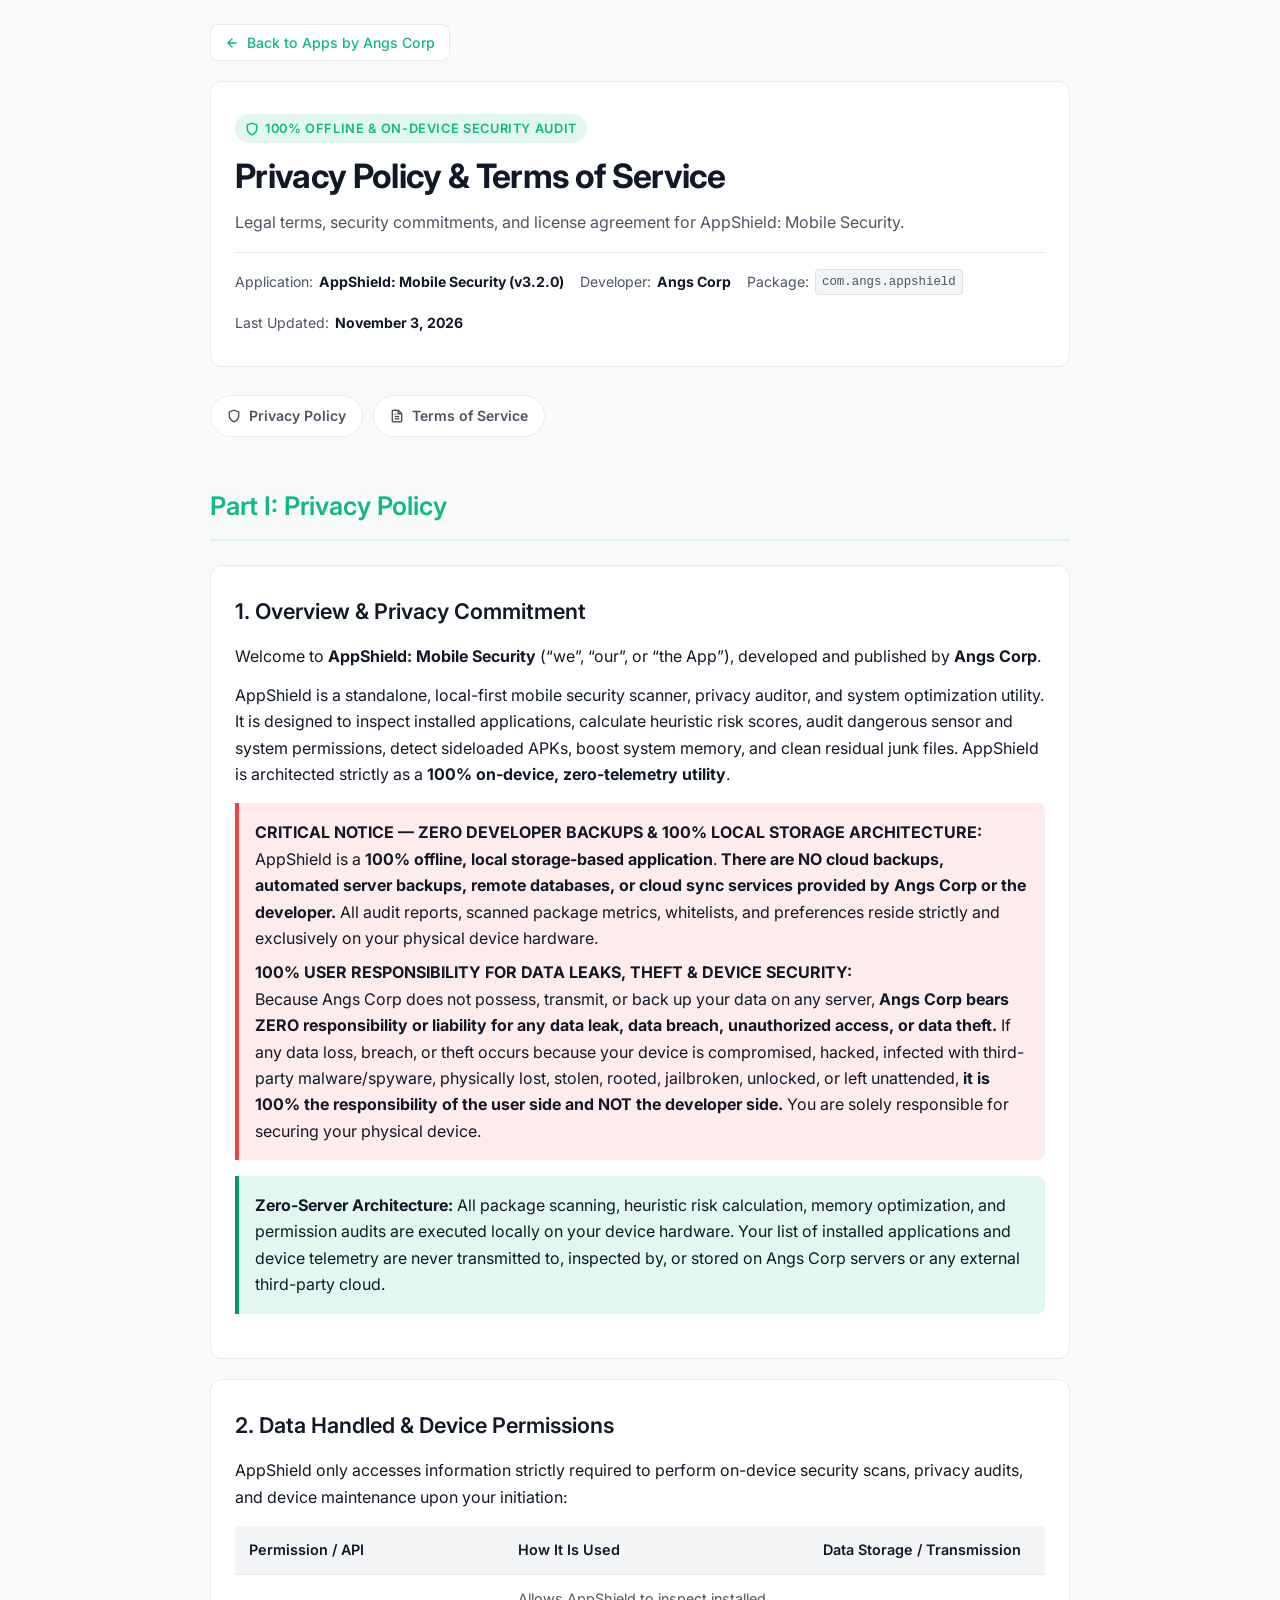
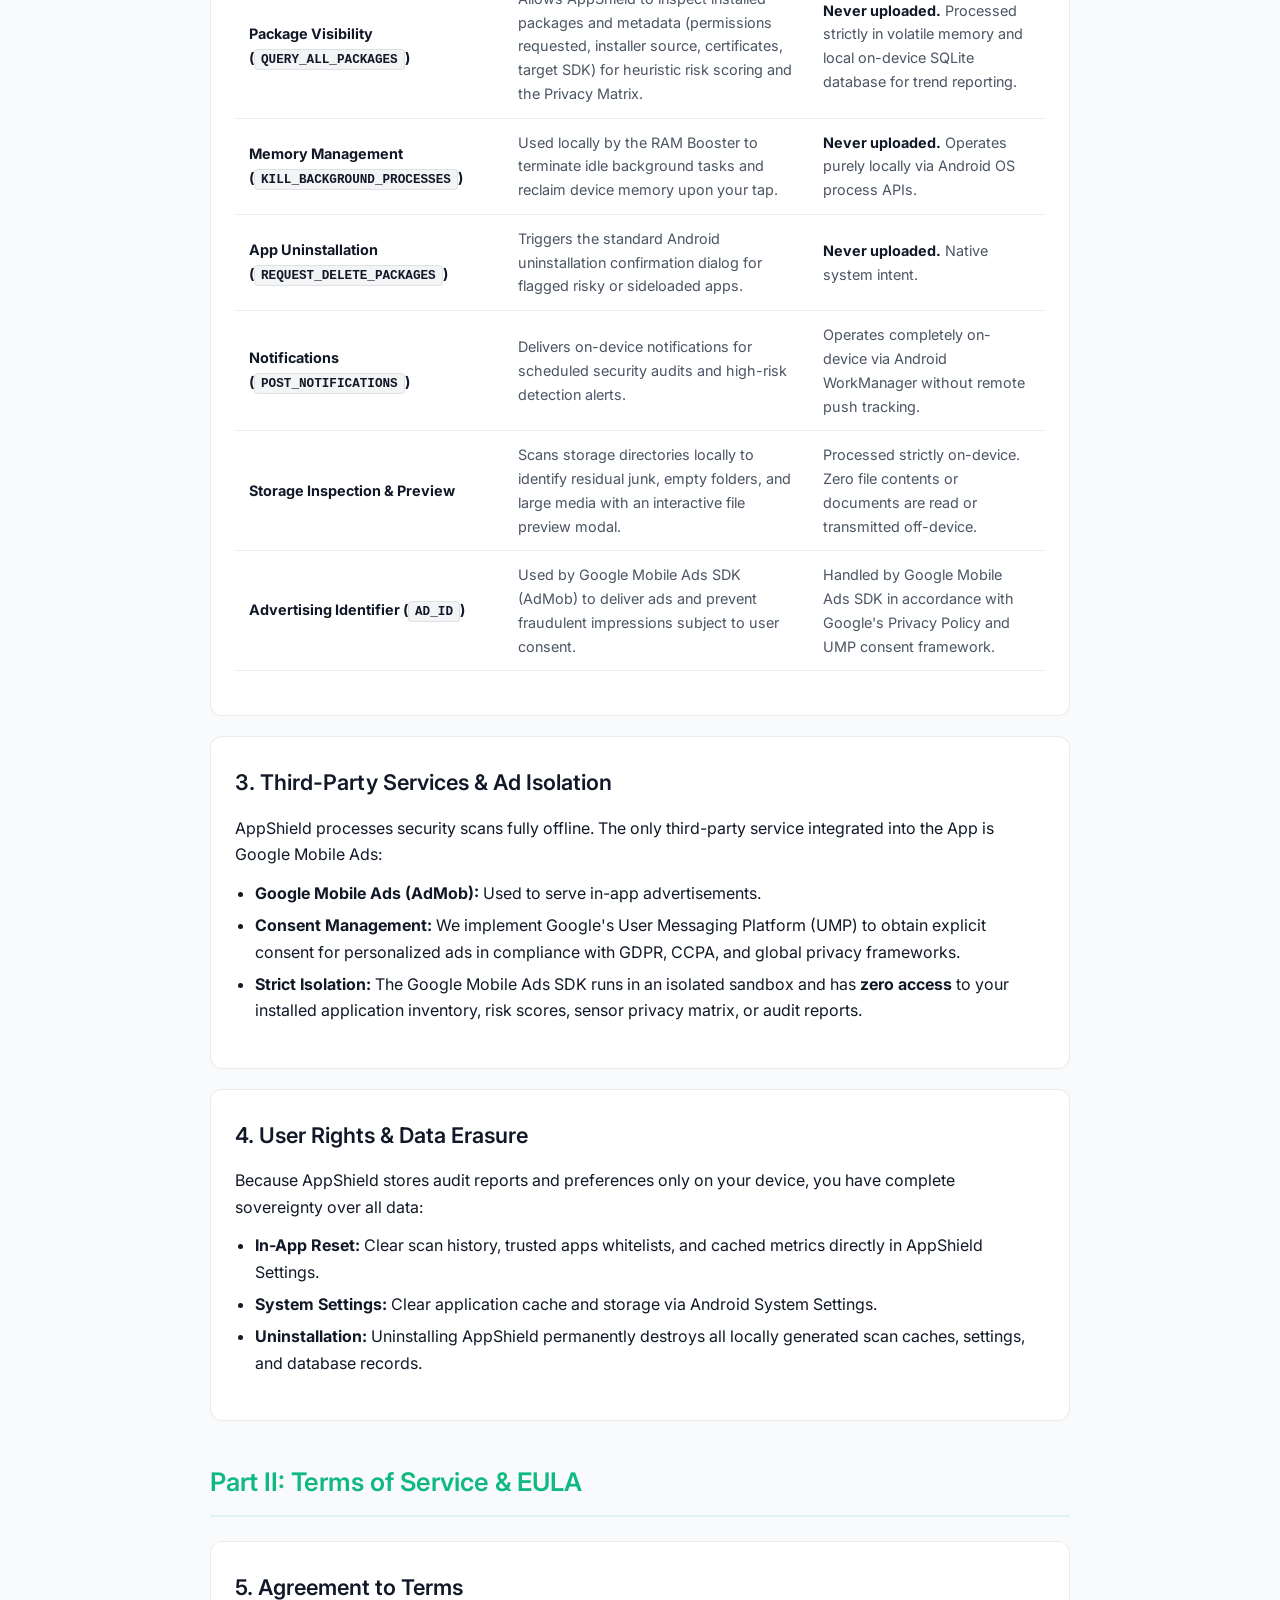
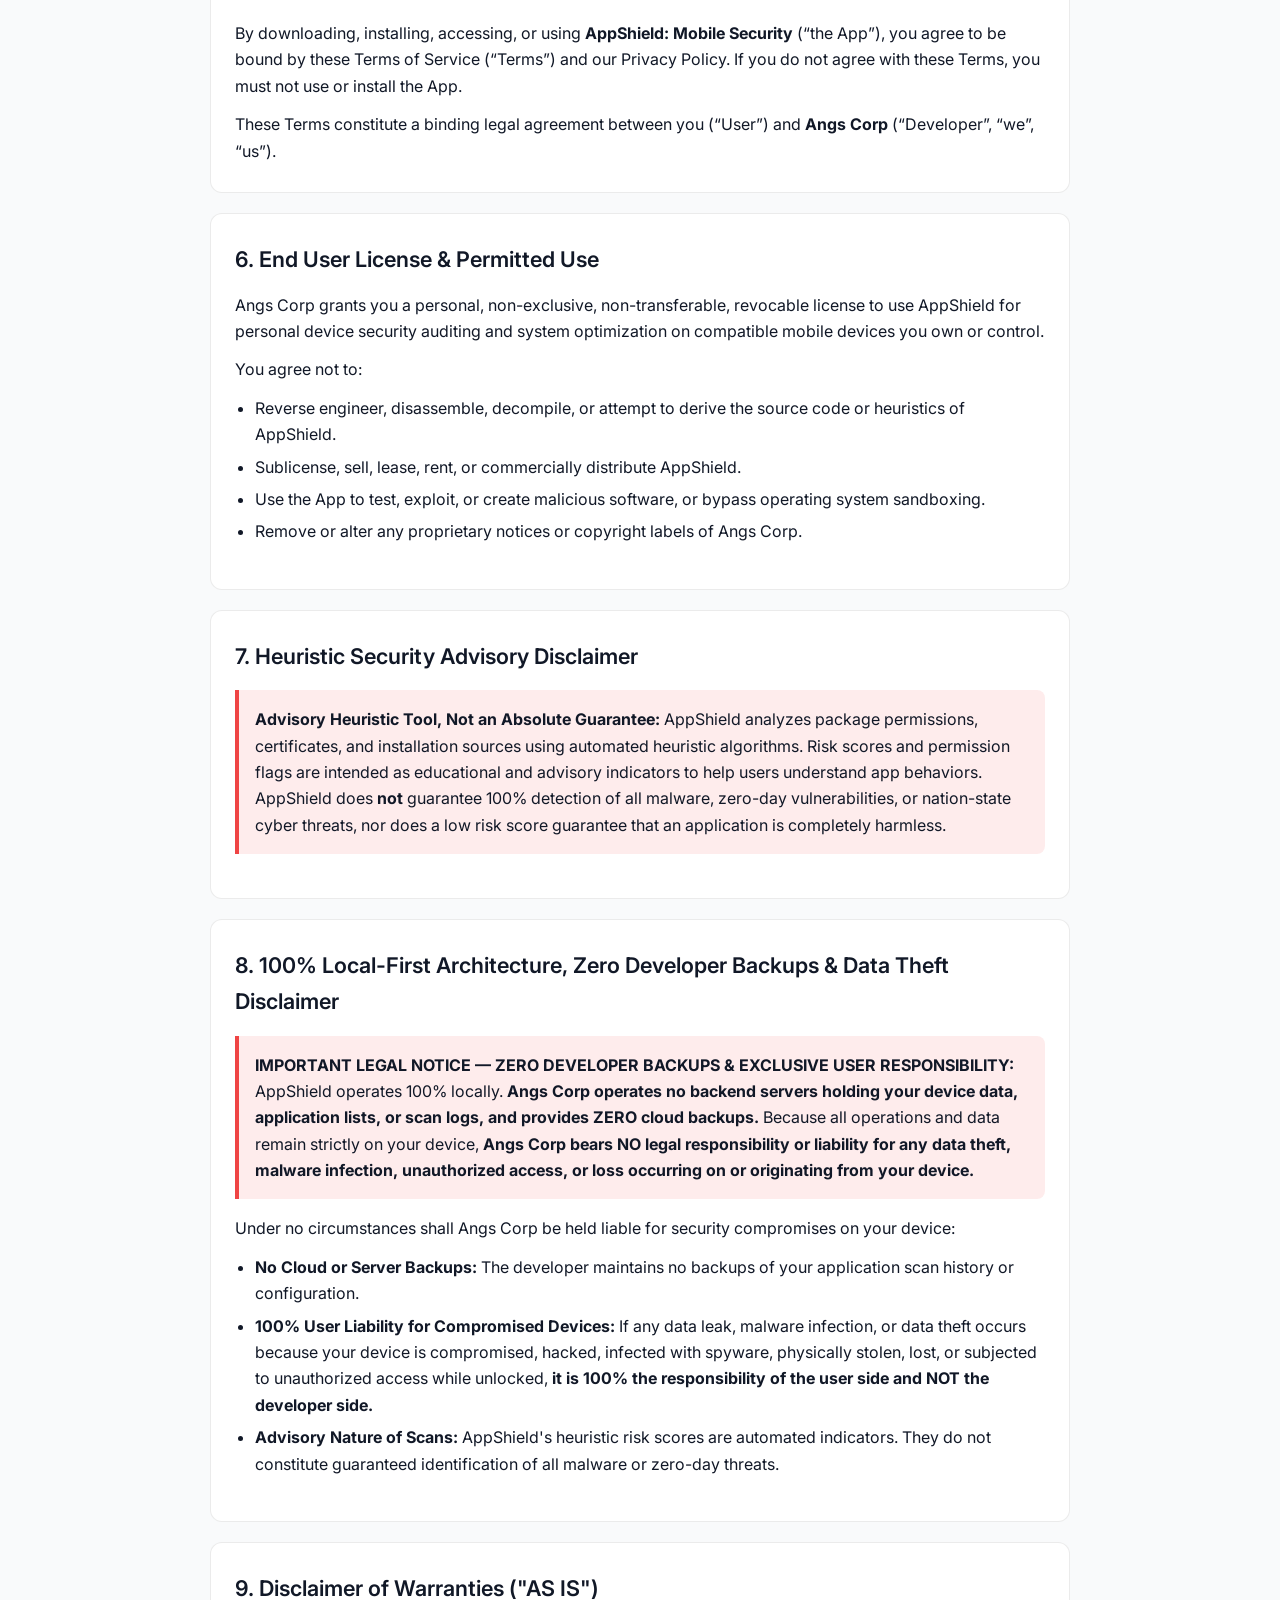
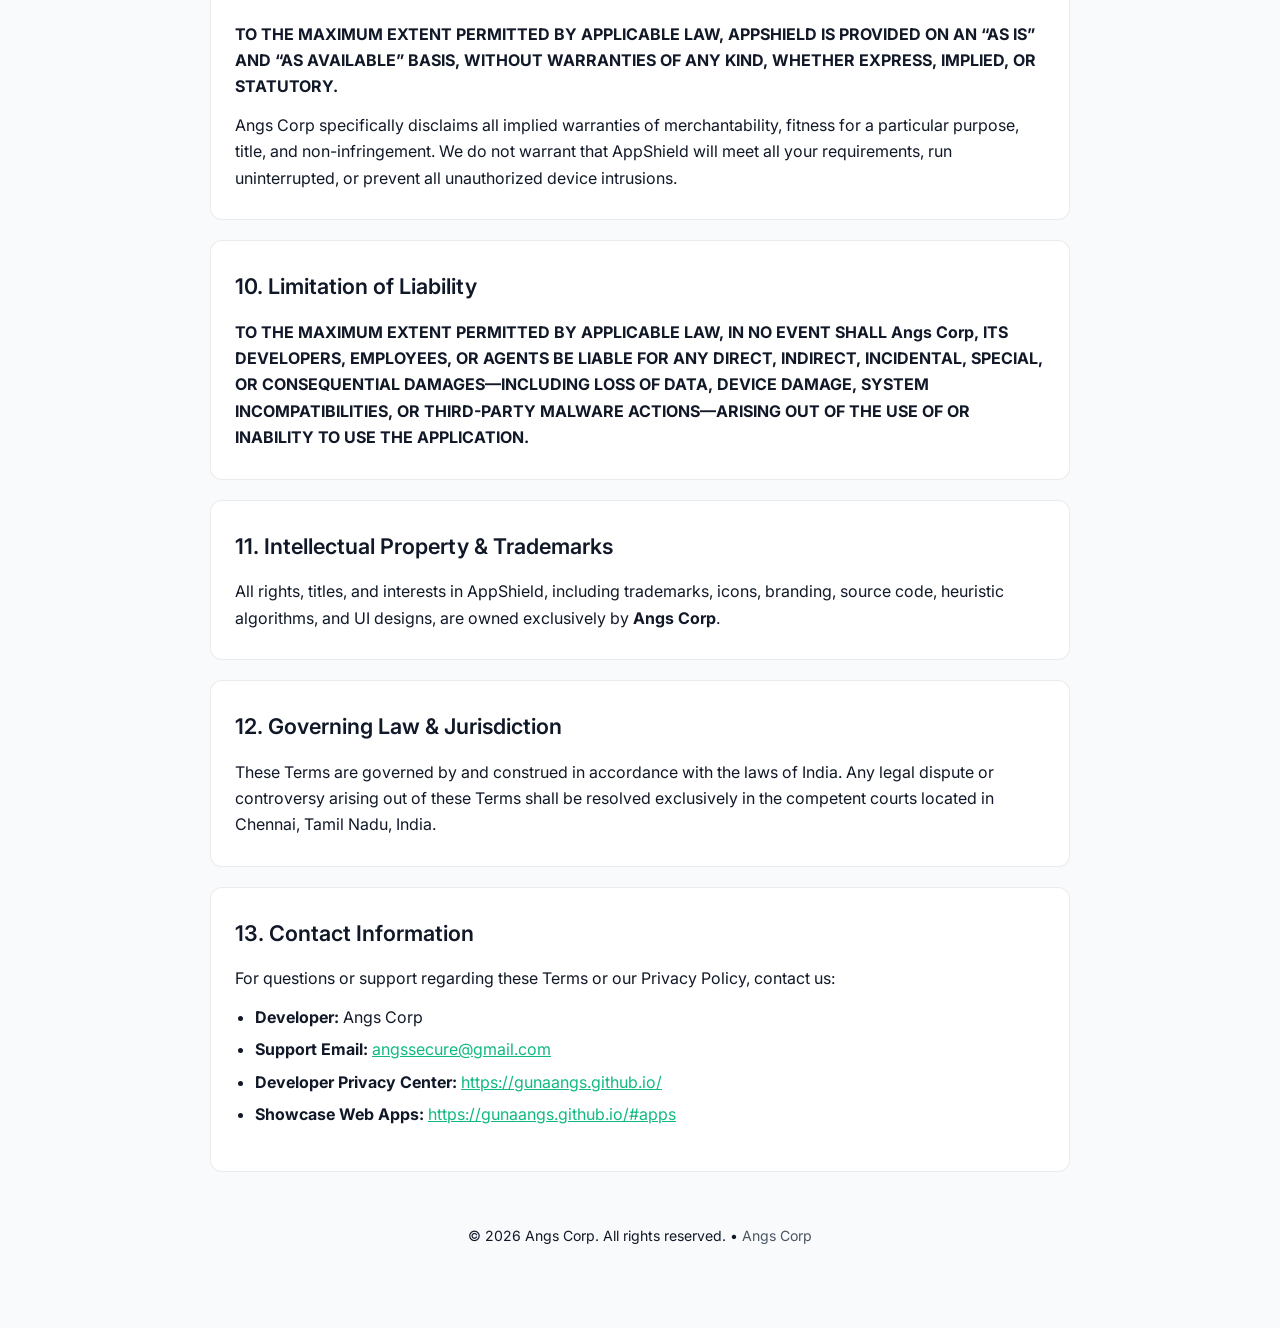
==== commit 0f66469f: "docs: add Terms of Service and update app versions for ecosystem apps" ====
--- a/appshield/index.html
+++ b/appshield/index.html
@@ -3,8 +3,8 @@
 <head>
   <meta charset="UTF-8">
   <meta name="viewport" content="width=device-width, initial-scale=1.0">
-  <title>Privacy Policy — AppShield: Mobile Security</title>
-  <meta name="description" content="Privacy Policy for AppShield: Mobile Security (com.angs.appshield) by Angs Corp. 100% on-device heuristic security scanner, privacy matrix auditor & device optimizer.">
+  <title>Privacy Policy &amp; Terms of Service — AppShield: Mobile Security</title>
+  <meta name="description" content="Privacy Policy and Terms of Service for AppShield: Mobile Security (com.angs.appshield, v3.2.0) by Angs Corp. 100% on-device heuristic security scanner, privacy matrix auditor & device optimizer.">
   <link rel="preconnect" href="https://fonts.googleapis.com">
   <link rel="preconnect" href="https://fonts.gstatic.com" crossorigin>
   <link href="https://fonts.googleapis.com/css2?family=Inter:wght@400;500;600;700&display=swap" rel="stylesheet">
@@ -36,6 +36,10 @@
       }
     }
 
+    html {
+      scroll-behavior: smooth;
+    }
+
     * {
       box-sizing: border-box;
       margin: 0;
@@ -85,7 +89,7 @@
       border: 1px solid var(--card-border);
       border-radius: 12px;
       padding: 32px 24px;
-      margin-bottom: 24px;
+      margin-bottom: 20px;
     }
 
     .badge {
@@ -104,10 +108,11 @@
     }
 
     h1 {
-      font-size: 2.2rem;
+      font-size: 2.1rem;
       font-weight: 700;
       letter-spacing: -0.02em;
       margin-bottom: 12px;
+      line-height: 1.25;
     }
 
     .meta {
@@ -127,6 +132,55 @@
       gap: 6px;
     }
 
+    .doc-nav {
+      display: flex;
+      flex-wrap: wrap;
+      gap: 10px;
+      margin-bottom: 24px;
+      position: sticky;
+      top: 12px;
+      z-index: 40;
+      background: var(--bg);
+      padding: 8px 0;
+      backdrop-filter: blur(8px);
+    }
+
+    .doc-tab {
+      display: inline-flex;
+      align-items: center;
+      gap: 8px;
+      padding: 8px 16px;
+      border-radius: 9999px;
+      font-size: 0.88rem;
+      font-weight: 600;
+      text-decoration: none;
+      color: var(--text-muted);
+      background: var(--card-bg);
+      border: 1px solid var(--card-border);
+      transition: all 0.2s ease;
+    }
+
+    .doc-tab:hover, .doc-tab:focus {
+      color: var(--text);
+      border-color: var(--accent);
+      background: var(--accent-bg);
+    }
+
+    .section-divider {
+      margin: 40px 0 24px 0;
+      padding-bottom: 12px;
+      border-bottom: 2px solid var(--accent-bg);
+      display: flex;
+      align-items: center;
+      gap: 10px;
+    }
+
+    .section-divider h2 {
+      font-size: 1.6rem;
+      color: var(--accent-light);
+      margin-bottom: 0;
+    }
+
     .card {
       background: var(--card-bg);
       border: 1px solid var(--card-border);
@@ -151,12 +205,16 @@
 
     p {
       margin-bottom: 12px;
-      color: var(--text-muted);
+      color: var(--text);
+    }
+
+    p:last-child {
+      margin-bottom: 0;
     }
 
     ul, ol {
-      margin: 12px 0 16px 24px;
-      color: var(--text-muted);
+      margin: 12px 0 16px 20px;
+      color: var(--text);
     }
 
     li {
@@ -167,86 +225,106 @@
       color: var(--text);
     }
 
-    .highlight-box {
-      background: var(--accent-bg);
-      border-left: 4px solid var(--accent);
-      padding: 16px 20px;
-      border-radius: 8px;
-      margin: 18px 0;
-    }
-
-    .warning-box {
-      background: rgba(239, 68, 68, 0.1);
-      border-left: 4px solid #EF4444;
-      padding: 16px 20px;
-      border-radius: 8px;
-      margin: 18px 0;
-    }
-
-    .warning-box p:last-child,
-    .highlight-box p:last-child {
-      margin-bottom: 0;
-    }
-
-    table {
-      width: 100%;
-      border-collapse: collapse;
-      margin: 18px 0;
-      font-size: 0.92rem;
-    }
-
-    th, td {
-      border: 1px solid var(--card-border);
-      padding: 12px 16px;
-      text-align: left;
-      vertical-align: top;
-    }
-
-    th {
-      background: var(--code-bg);
-      font-weight: 600;
-      color: var(--text);
-    }
-
     code {
-      font-family: monospace;
+      font-family: ui-monospace, SFMono-Regular, Menlo, Monaco, Consolas, monospace;
       font-size: 0.88em;
       background: var(--code-bg);
       padding: 2px 6px;
       border-radius: 4px;
+      border: 1px solid var(--card-border);
+    }
+
+    table {
+      width: 100%;
+      border-collapse: collapse;
+      margin: 16px 0;
+      font-size: 0.9rem;
+    }
+
+    th, td {
+      padding: 12px 14px;
+      text-align: left;
+      border-bottom: 1px solid var(--card-border);
+    }
+
+    th {
+      background: var(--code-bg);
+      color: var(--text);
+      font-weight: 600;
+    }
+
+    td {
+      color: var(--text-muted);
+    }
+
+    td strong {
+      color: var(--text);
+    }
+
+    .highlight-box {
+      background: var(--accent-bg);
+      border-left: 4px solid var(--accent);
+      padding: 16px;
+      border-radius: 0 8px 8px 0;
+      margin: 16px 0;
+    }
+
+    .highlight-box p {
+      color: var(--text);
+      margin: 0;
+    }
+
+    .warning-box {
+      background: rgba(239, 68, 68, 0.1);
+      border-left: 4px solid #EF4444;
+      padding: 16px;
+      border-radius: 0 8px 8px 0;
+      margin: 16px 0;
+    }
+
+    .warning-box p {
+      color: var(--text);
+      margin: 0;
     }
 
     a {
       color: var(--accent-light);
+      text-decoration: underline;
+    }
+
+    a:hover {
       text-decoration: none;
-    }
-
-    a:hover {
-      text-decoration: underline;
     }
 
     footer {
       text-align: center;
-      margin-top: 48px;
+      padding: 32px 0 16px 0;
+      color: var(--text-muted);
       font-size: 0.88rem;
+    }
+
+    footer a {
       color: var(--text-muted);
+      text-decoration: none;
+    }
+
+    footer a:hover {
+      color: var(--accent-light);
     }
 
     @media (max-width: 640px) {
       body {
         padding: 16px 12px 48px 12px;
       }
-      header {
-        padding: 24px 16px;
-      }
-      .card {
+      header, .card {
         padding: 20px 16px;
       }
       h1 {
-        font-size: 1.7rem;
+        font-size: 1.6rem;
       }
       th, td {
         padding: 8px 10px;
+        font-size: 0.82rem;
       }
     }
   </style>
@@ -265,19 +343,46 @@
         <svg width="14" height="14" viewBox="0 0 24 24" fill="none" stroke="currentColor" stroke-width="2.5" stroke-linecap="round" stroke-linejoin="round"><path d="M12 22s8-4 8-10V5l-8-3-8 3v7c0 6 8 10 8 10z"></path></svg>
         100% Offline &amp; On-Device Security Audit
       </div>
-      <h1>Privacy Policy for AppShield: Mobile Security</h1>
+      <h1>Privacy Policy &amp; Terms of Service</h1>
+      <p style="color: var(--text-muted); margin-top: 4px;">Legal terms, security commitments, and license agreement for AppShield: Mobile Security.</p>
       <div class="meta">
-        <span>Application: <strong>AppShield: Mobile Security (v3.0.0)</strong></span>
+        <span>Application: <strong>AppShield: Mobile Security (v3.2.0)</strong></span>
         <span>Developer: <strong>Angs Corp</strong></span>
         <span>Package: <code>com.angs.appshield</code></span>
-        <span>Last Updated: <strong>September 20, 2026</strong></span>
+        <span>Last Updated: <strong>November 3, 2026</strong></span>
       </div>
     </header>
+
+    <nav class="doc-nav" aria-label="Document Navigation">
+      <a href="#privacy" class="doc-tab">
+        <svg width="14" height="14" viewBox="0 0 24 24" fill="none" stroke="currentColor" stroke-width="2.5"><path d="M12 22s8-4 8-10V5l-8-3-8 3v7c0 6 8 10 8 10z"/></svg>
+        Privacy Policy
+      </a>
+      <a href="#terms" class="doc-tab">
+        <svg width="14" height="14" viewBox="0 0 24 24" fill="none" stroke="currentColor" stroke-width="2.5"><path d="M14 2H6a2 2 0 0 0-2 2v16a2 2 0 0 0 2 2h12a2 2 0 0 0 2-2V8z"/><polyline points="14 2 14 8 20 8"/><line x1="16" y1="13" x2="8" y2="13"/><line x1="16" y1="17" x2="8" y2="17"/><polyline points="10 9 9 9 8 9"/></svg>
+        Terms of Service
+      </a>
+    </nav>
+
+    <!-- ──────────────────────────────────────────────────────────── -->
+    <!-- PART I: PRIVACY POLICY -->
+    <!-- ──────────────────────────────────────────────────────────── -->
+    <div id="privacy" class="section-divider">
+      <h2>Part I: Privacy Policy</h2>
+    </div>
 
     <div class="card">
       <h2>1. Overview &amp; Privacy Commitment</h2>
       <p>Welcome to <strong>AppShield: Mobile Security</strong> (&ldquo;we&rdquo;, &ldquo;our&rdquo;, or &ldquo;the App&rdquo;), developed and published by <strong>Angs Corp</strong>.</p>
       <p>AppShield is a standalone, local-first mobile security scanner, privacy auditor, and system optimization utility. It is designed to inspect installed applications, calculate heuristic risk scores, audit dangerous sensor and system permissions, detect sideloaded APKs, boost system memory, and clean residual junk files. AppShield is architected strictly as a <strong>100% on-device, zero-telemetry utility</strong>.</p>
+      
+      <div class="warning-box">
+        <p><strong>CRITICAL NOTICE — ZERO DEVELOPER BACKUPS &amp; 100% LOCAL STORAGE ARCHITECTURE:</strong></p>
+        <p>AppShield is a <strong>100% offline, local storage-based application</strong>. <strong>There are NO cloud backups, automated server backups, remote databases, or cloud sync services provided by Angs Corp or the developer.</strong> All audit reports, scanned package metrics, whitelists, and preferences reside strictly and exclusively on your physical device hardware.</p>
+        <p style="margin-top: 8px;"><strong>100% USER RESPONSIBILITY FOR DATA LEAKS, THEFT &amp; DEVICE SECURITY:</strong></p>
+        <p>Because Angs Corp does not possess, transmit, or back up your data on any server, <strong>Angs Corp bears ZERO responsibility or liability for any data leak, data breach, unauthorized access, or data theft.</strong> If any data loss, breach, or theft occurs because your device is compromised, hacked, infected with third-party malware/spyware, physically lost, stolen, rooted, jailbroken, unlocked, or left unattended, <strong>it is 100% the responsibility of the user side and NOT the developer side.</strong> You are solely responsible for securing your physical device.</p>
+      </div>
+
       <div class="highlight-box">
         <p><strong>Zero-Server Architecture:</strong> All package scanning, heuristic risk calculation, memory optimization, and permission audits are executed locally on your device hardware. Your list of installed applications and device telemetry are never transmitted to, inspected by, or stored on Angs Corp servers or any external third-party cloud.</p>
       </div>
@@ -297,32 +402,32 @@
         <tbody>
           <tr>
             <td><strong>Package Visibility (<code>QUERY_ALL_PACKAGES</code>)</strong></td>
-            <td>Allows AppShield to enumerate installed applications and inspect package metadata (permissions requested, installer package name, signatures, target SDK) for heuristic risk analysis and the Privacy Matrix.</td>
-            <td><strong>Never uploaded.</strong> Processed strictly in volatile device memory and local on-device SQLite database for trend reporting.</td>
+            <td>Allows AppShield to inspect installed packages and metadata (permissions requested, installer source, certificates, target SDK) for heuristic risk scoring and the Privacy Matrix.</td>
+            <td><strong>Never uploaded.</strong> Processed strictly in volatile memory and local on-device SQLite database for trend reporting.</td>
           </tr>
           <tr>
             <td><strong>Memory Management (<code>KILL_BACKGROUND_PROCESSES</code>)</strong></td>
-            <td>Used locally by the RAM Booster to terminate idle background tasks and reclaim device memory when you initiate memory optimization.</td>
-            <td><strong>Never uploaded.</strong> Operates purely locally via the Android system process manager.</td>
+            <td>Used locally by the RAM Booster to terminate idle background tasks and reclaim device memory upon your tap.</td>
+            <td><strong>Never uploaded.</strong> Operates purely locally via Android OS process APIs.</td>
           </tr>
           <tr>
             <td><strong>App Uninstallation (<code>REQUEST_DELETE_PACKAGES</code>)</strong></td>
-            <td>Enables the App to trigger the standard Android uninstallation prompt for flagged risky or sideloaded applications upon your confirmation.</td>
-            <td><strong>Never uploaded.</strong> Standard Android OS system intent.</td>
-          </tr>
-          <tr>
-            <td><strong>Notifications (<code>POST_NOTIFICATIONS</code> &amp; <code>RECEIVE_BOOT_COMPLETED</code>)</strong></td>
-            <td>Delivers on-device notifications for scheduled security audits, high-risk detection alerts, and scan reminders; reschedules local alarms after device reboot.</td>
-            <td>Operates completely on-device via Android WorkManager without remote push servers.</td>
-          </tr>
-          <tr>
-            <td><strong>Storage Inspection (Deep Cleaner &amp; Residual Junk)</strong></td>
-            <td>Inspects storage directories strictly locally to identify temporary app cache, residual APK packages, and large files to help you reclaim storage space.</td>
-            <td>Processed strictly on-device. Zero file contents or documents are read, uploaded, or transmitted off-device.</td>
+            <td>Triggers the standard Android uninstallation confirmation dialog for flagged risky or sideloaded apps.</td>
+            <td><strong>Never uploaded.</strong> Native system intent.</td>
+          </tr>
+          <tr>
+            <td><strong>Notifications (<code>POST_NOTIFICATIONS</code>)</strong></td>
+            <td>Delivers on-device notifications for scheduled security audits and high-risk detection alerts.</td>
+            <td>Operates completely on-device via Android WorkManager without remote push tracking.</td>
+          </tr>
+          <tr>
+            <td><strong>Storage Inspection &amp; Preview</strong></td>
+            <td>Scans storage directories locally to identify residual junk, empty folders, and large media with an interactive file preview modal.</td>
+            <td>Processed strictly on-device. Zero file contents or documents are read or transmitted off-device.</td>
           </tr>
           <tr>
             <td><strong>Advertising Identifier (<code>AD_ID</code>)</strong></td>
-            <td>Used exclusively by the Google Mobile Ads SDK (AdMob) to deliver advertisements and prevent invalid ad traffic, subject to user consent.</td>
+            <td>Used by Google Mobile Ads SDK (AdMob) to deliver ads and prevent fraudulent impressions subject to user consent.</td>
             <td>Handled by Google Mobile Ads SDK in accordance with Google's Privacy Policy and UMP consent framework.</td>
           </tr>
         </tbody>
@@ -330,63 +435,100 @@
     </div>
 
     <div class="card">
-      <h2>3. Third-Party Services</h2>
-      <p>AppShield operates offline for all scanning and device optimization functionality. The following third-party library is integrated with strict isolation:</p>
-      <h3>Google Mobile Ads (AdMob)</h3>
+      <h2>3. Third-Party Services &amp; Ad Isolation</h2>
+      <p>AppShield processes security scans fully offline. The only third-party service integrated into the App is Google Mobile Ads:</p>
       <ul>
-        <li>AppShield displays advertisements provided by Google Mobile Ads.</li>
-        <li><strong>Data Processed:</strong> Google may collect advertising identifiers, approximate IP location, and ad interaction metrics to deliver, personalize, and measure ads.</li>
-        <li><strong>Consent Management:</strong> We implement Google's User Messaging Platform (UMP) to obtain explicit consent for personalized ads in compliance with GDPR, CCPA, and applicable privacy regulations.</li>
+        <li><strong>Google Mobile Ads (AdMob):</strong> Used to serve in-app advertisements.</li>
+        <li><strong>Consent Management:</strong> We implement Google's User Messaging Platform (UMP) to obtain explicit consent for personalized ads in compliance with GDPR, CCPA, and global privacy frameworks.</li>
         <li><strong>Strict Isolation:</strong> The Google Mobile Ads SDK runs in an isolated sandbox and has <strong>zero access</strong> to your installed application inventory, risk scores, sensor privacy matrix, or audit reports.</li>
       </ul>
     </div>
 
     <div class="card">
-      <h2>4. Local Storage Architecture, Data Theft Disclaimer &amp; Limitation of Liability</h2>
+      <h2>4. User Rights &amp; Data Erasure</h2>
+      <p>Because AppShield stores audit reports and preferences only on your device, you have complete sovereignty over all data:</p>
+      <ul>
+        <li><strong>In-App Reset:</strong> Clear scan history, trusted apps whitelists, and cached metrics directly in AppShield Settings.</li>
+        <li><strong>System Settings:</strong> Clear application cache and storage via Android System Settings.</li>
+        <li><strong>Uninstallation:</strong> Uninstalling AppShield permanently destroys all locally generated scan caches, settings, and database records.</li>
+      </ul>
+    </div>
+
+    <!-- ──────────────────────────────────────────────────────────── -->
+    <!-- PART II: TERMS OF SERVICE -->
+    <!-- ──────────────────────────────────────────────────────────── -->
+    <div id="terms" class="section-divider">
+      <h2>Part II: Terms of Service &amp; EULA</h2>
+    </div>
+
+    <div class="card">
+      <h2>5. Agreement to Terms</h2>
+      <p>By downloading, installing, accessing, or using <strong>AppShield: Mobile Security</strong> (&ldquo;the App&rdquo;), you agree to be bound by these Terms of Service (&ldquo;Terms&rdquo;) and our Privacy Policy. If you do not agree with these Terms, you must not use or install the App.</p>
+      <p>These Terms constitute a binding legal agreement between you (&ldquo;User&rdquo;) and <strong>Angs Corp</strong> (&ldquo;Developer&rdquo;, &ldquo;we&rdquo;, &ldquo;us&rdquo;).</p>
+    </div>
+
+    <div class="card">
+      <h2>6. End User License &amp; Permitted Use</h2>
+      <p>Angs Corp grants you a personal, non-exclusive, non-transferable, revocable license to use AppShield for personal device security auditing and system optimization on compatible mobile devices you own or control.</p>
+      <p>You agree not to:</p>
+      <ul>
+        <li>Reverse engineer, disassemble, decompile, or attempt to derive the source code or heuristics of AppShield.</li>
+        <li>Sublicense, sell, lease, rent, or commercially distribute AppShield.</li>
+        <li>Use the App to test, exploit, or create malicious software, or bypass operating system sandboxing.</li>
+        <li>Remove or alter any proprietary notices or copyright labels of Angs Corp.</li>
+      </ul>
+    </div>
+
+    <div class="card">
+      <h2>7. Heuristic Security Advisory Disclaimer</h2>
       <div class="warning-box">
-        <p><strong>Important Legal Notice:</strong> AppShield operates exclusively as an on-device heuristic assessment utility. Angs Corp operates no backend servers holding your device data, application lists, or scan logs. Because all operations remain on your device, <strong>Angs Corp bears no legal responsibility or liability for any data theft, malware infection, unauthorized access, or loss occurring on your device.</strong></p>
+        <p><strong>Advisory Heuristic Tool, Not an Absolute Guarantee:</strong> AppShield analyzes package permissions, certificates, and installation sources using automated heuristic algorithms. Risk scores and permission flags are intended as educational and advisory indicators to help users understand app behaviors. AppShield does <strong>not</strong> guarantee 100% detection of all malware, zero-day vulnerabilities, or nation-state cyber threats, nor does a low risk score guarantee that an application is completely harmless.</p>
       </div>
-
-      <h3>4.1 Exclusively Local-First Processing (Zero Remote Storage)</h3>
-      <p>AppShield does not transmit, back up, or duplicate your installed application inventory, file structures, or risk metrics to any remote server. Angs Corp has no custody, knowledge, or capability to view or restore your on-device scan history.</p>
-
-      <h3>4.2 Disclaimer Regarding Heuristic Detection &amp; Device Security</h3>
-      <p>Under no circumstances shall Angs Corp be held liable for:</p>
-      <ol>
-        <li><strong>Advisory Nature of Scans:</strong> AppShield's heuristic risk scores are automated advisory indicators based on permissions and metadata. They do not constitute guaranteed identification of all malware or zero-day threats.</li>
-        <li><strong>Third-Party Applications:</strong> Actions, data theft, privacy violations, or security breaches committed by third-party applications installed on your device.</li>
-        <li><strong>Physical Device Loss or Malware Infiltration:</strong> Physical loss of your device, unauthorized physical access, or advanced malware compromising operating system sandboxing.</li>
-        <li><strong>Operating System Modifications:</strong> Compromises resulting from rooted, jailbroken, bootloader-unlocked, or tampered operating system environments.</li>
-      </ol>
-
-      <h3>4.3 "AS IS" Warranty and Statutory Limitation of Liability</h3>
-      <p><strong>TO THE MAXIMUM EXTENT PERMITTED BY APPLICABLE LAW, APPSHIELD IS PROVIDED ON AN &ldquo;AS IS&rdquo; AND &ldquo;AS AVAILABLE&rdquo; BASIS, WITHOUT WARRANTIES OF ANY KIND. Angs Corp SPECIFICALLY DISCLAIMS ALL IMPLIED WARRANTIES OF MERCHANTABILITY, FITNESS FOR A PARTICULAR PURPOSE, AND NON-INFRINGEMENT. IN NO EVENT SHALL Angs Corp BE LIABLE FOR ANY DIRECT, INDIRECT, INCIDENTAL, SPECIAL, OR CONSEQUENTIAL DAMAGES ARISING OUT OF OR IN CONNECTION WITH THE USE OR INABILITY TO USE THE APPLICATION.</strong></p>
-    </div>
-
-    <div class="card">
-      <h2>5. User Rights &amp; Data Erasure</h2>
-      <p>Because AppShield stores audit reports and preferences only on your device, you have complete control over all data:</p>
+    </div>
+
+    <div class="card">
+      <h2>8. 100% Local-First Architecture, Zero Developer Backups &amp; Data Theft Disclaimer</h2>
+      <div class="warning-box">
+        <p><strong>IMPORTANT LEGAL NOTICE — ZERO DEVELOPER BACKUPS &amp; EXCLUSIVE USER RESPONSIBILITY:</strong></p>
+        <p>AppShield operates 100% locally. <strong>Angs Corp operates no backend servers holding your device data, application lists, or scan logs, and provides ZERO cloud backups.</strong> Because all operations and data remain strictly on your device, <strong>Angs Corp bears NO legal responsibility or liability for any data theft, malware infection, unauthorized access, or loss occurring on or originating from your device.</strong></p>
+      </div>
+      <p>Under no circumstances shall Angs Corp be held liable for security compromises on your device:</p>
       <ul>
-        <li><strong>In-App Reset:</strong> You can reset scan history, trusted apps whitelists, and cached data at any time directly in AppShield Settings.</li>
-        <li><strong>Clearing Data:</strong> You can clear application cache and local scan history at any time via Android System Settings.</li>
-        <li><strong>Uninstallation:</strong> Uninstalling AppShield permanently destroys all locally generated scan caches, settings, and files.</li>
+        <li><strong>No Cloud or Server Backups:</strong> The developer maintains no backups of your application scan history or configuration.</li>
+        <li><strong>100% User Liability for Compromised Devices:</strong> If any data leak, malware infection, or data theft occurs because your device is compromised, hacked, infected with spyware, physically stolen, lost, or subjected to unauthorized access while unlocked, <strong>it is 100% the responsibility of the user side and NOT the developer side.</strong></li>
+        <li><strong>Advisory Nature of Scans:</strong> AppShield's heuristic risk scores are automated indicators. They do not constitute guaranteed identification of all malware or zero-day threats.</li>
       </ul>
     </div>
 
     <div class="card">
-      <h2>6. Children's Privacy</h2>
-      <p>AppShield is not directed to children under 13 years of age (or 16 in the EEA). We do not collect personal information from any user.</p>
-    </div>
-
-    <div class="card">
-      <h2>7. Policy Updates &amp; Contact</h2>
-      <p>We may update this Privacy Policy periodically. Changes will be posted on this page with an updated &ldquo;Last Updated&rdquo; date.</p>
-      <p>If you have questions regarding this Privacy Policy, please contact us:</p>
+      <h2>9. Disclaimer of Warranties ("AS IS")</h2>
+      <p><strong>TO THE MAXIMUM EXTENT PERMITTED BY APPLICABLE LAW, APPSHIELD IS PROVIDED ON AN &ldquo;AS IS&rdquo; AND &ldquo;AS AVAILABLE&rdquo; BASIS, WITHOUT WARRANTIES OF ANY KIND, WHETHER EXPRESS, IMPLIED, OR STATUTORY.</strong></p>
+      <p>Angs Corp specifically disclaims all implied warranties of merchantability, fitness for a particular purpose, title, and non-infringement. We do not warrant that AppShield will meet all your requirements, run uninterrupted, or prevent all unauthorized device intrusions.</p>
+    </div>
+
+    <div class="card">
+      <h2>10. Limitation of Liability</h2>
+      <p><strong>TO THE MAXIMUM EXTENT PERMITTED BY APPLICABLE LAW, IN NO EVENT SHALL Angs Corp, ITS DEVELOPERS, EMPLOYEES, OR AGENTS BE LIABLE FOR ANY DIRECT, INDIRECT, INCIDENTAL, SPECIAL, OR CONSEQUENTIAL DAMAGES—INCLUDING LOSS OF DATA, DEVICE DAMAGE, SYSTEM INCOMPATIBILITIES, OR THIRD-PARTY MALWARE ACTIONS—ARISING OUT OF THE USE OF OR INABILITY TO USE THE APPLICATION.</strong></p>
+    </div>
+
+    <div class="card">
+      <h2>11. Intellectual Property &amp; Trademarks</h2>
+      <p>All rights, titles, and interests in AppShield, including trademarks, icons, branding, source code, heuristic algorithms, and UI designs, are owned exclusively by <strong>Angs Corp</strong>.</p>
+    </div>
+
+    <div class="card">
+      <h2>12. Governing Law &amp; Jurisdiction</h2>
+      <p>These Terms are governed by and construed in accordance with the laws of India. Any legal dispute or controversy arising out of these Terms shall be resolved exclusively in the competent courts located in Chennai, Tamil Nadu, India.</p>
+    </div>
+
+    <div class="card">
+      <h2>13. Contact Information</h2>
+      <p>For questions or support regarding these Terms or our Privacy Policy, contact us:</p>
       <ul>
         <li><strong>Developer:</strong> Angs Corp</li>
-        <li><strong>Developer Support Email:</strong> <a href="mailto:angssecure@gmail.com">angssecure@gmail.com</a></li>
+        <li><strong>Support Email:</strong> <a href="mailto:angssecure@gmail.com">angssecure@gmail.com</a></li>
         <li><strong>Developer Privacy Center:</strong> <a href="https://gunaangs.github.io/">https://gunaangs.github.io/</a></li>
-        <li><strong>Developer Portfolio:</strong> <a href="../#apps">Angs Corp Apps</a></li>
+        <li><strong>Showcase Web Apps:</strong> <a href="../#apps">https://gunaangs.github.io/#apps</a></li>
       </ul>
     </div>
 
